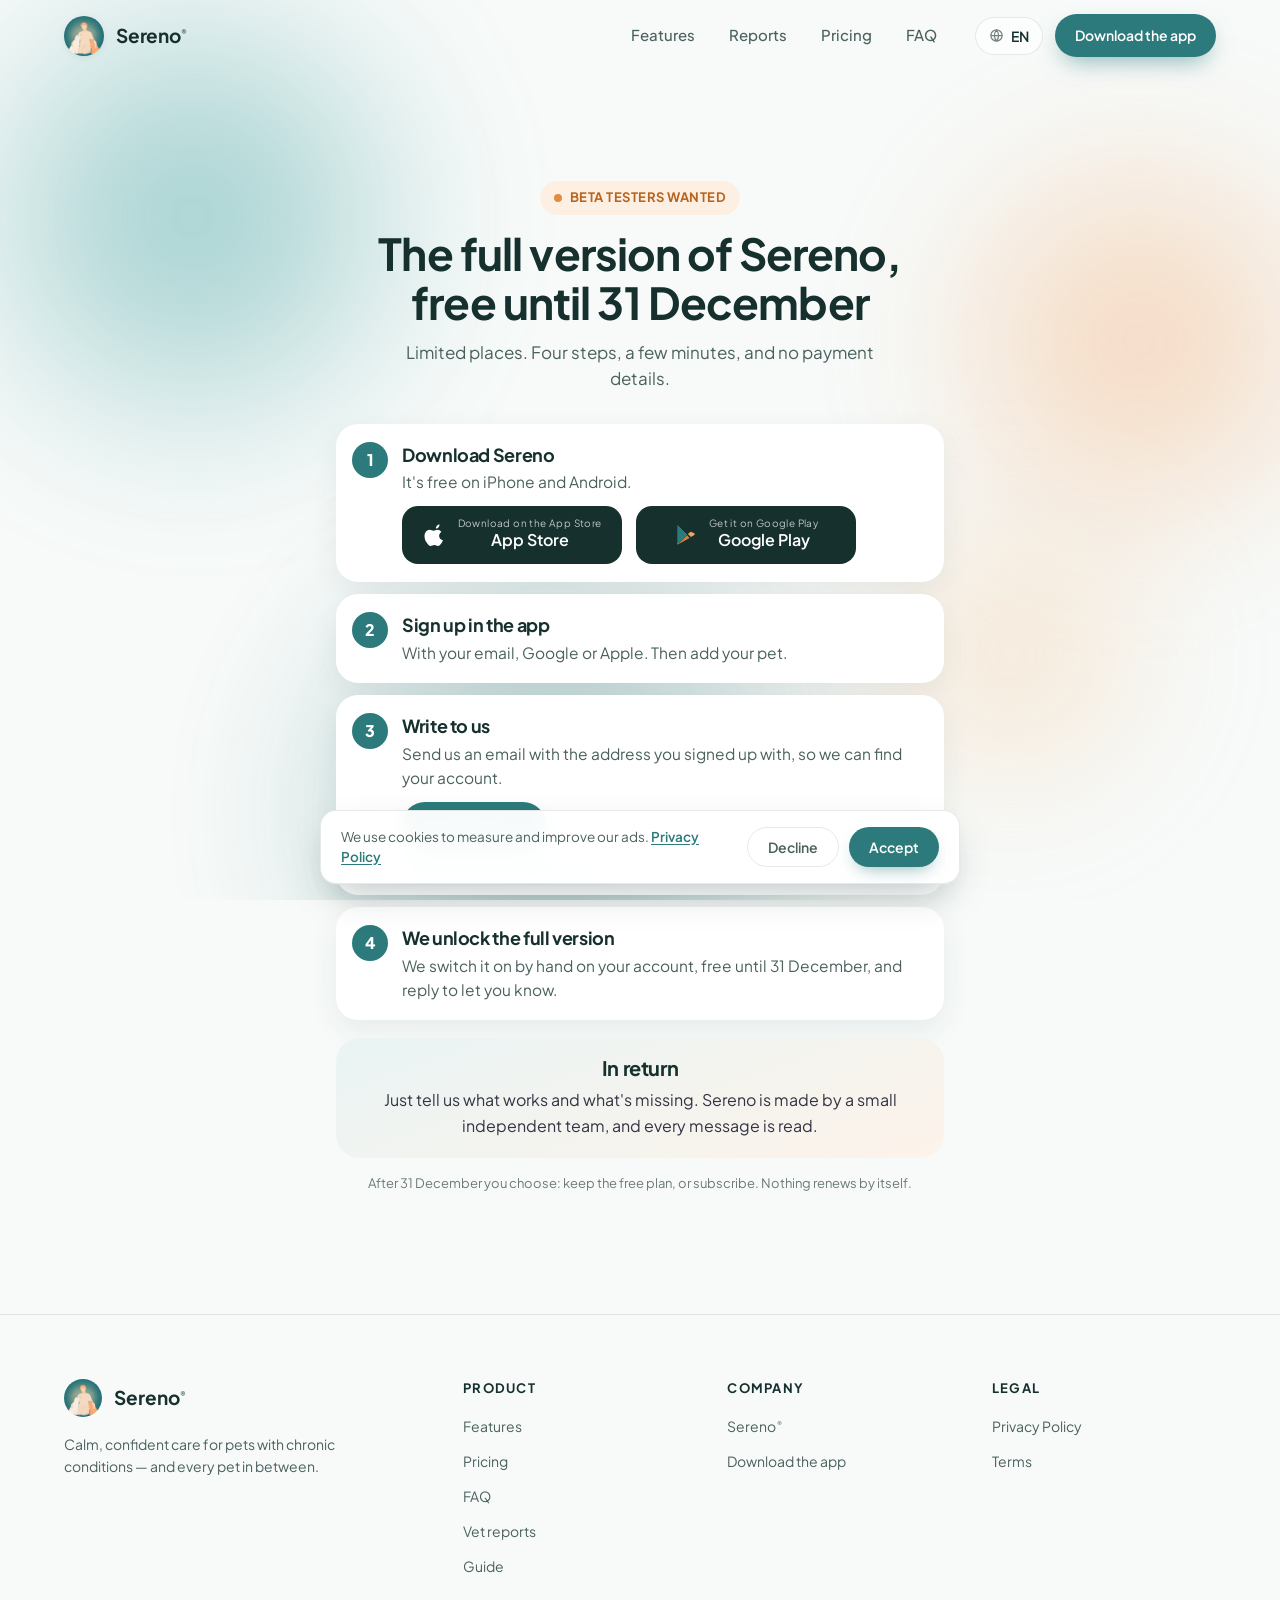
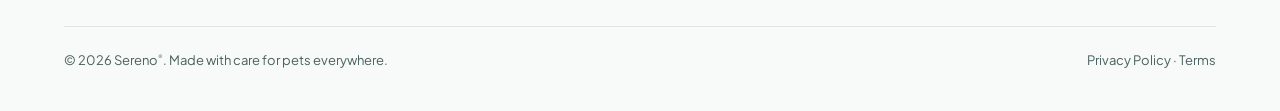
==== beta.html @ 6cd5dd28 "Add a beta tester page and point the tester box to it The page explains how to get the full version " ====
<!DOCTYPE html>
<html lang="en">
<head>
<meta charset="UTF-8">
<meta name="viewport" content="width=device-width, initial-scale=1">
<title>Become a beta tester: the full version free until 31 December — Sereno</title>
<meta name="description" content="Limited places. Sign up in the Sereno app, write to us, and we'll unlock the full version free until 31 December.">
<meta property="og:title" content="Sereno beta testers wanted: the full version free until 31 December">
<meta property="og:description" content="Limited places. Sign up in the app, write to us, and we'll unlock the full version free until 31 December.">
<meta property="og:url" content="https://www.serenopet.com/beta">
<meta property="og:type" content="website">
<link rel="preconnect" href="https://fonts.googleapis.com">
<link rel="preconnect" href="https://fonts.gstatic.com" crossorigin>
<link href="https://fonts.googleapis.com/css2?family=Plus+Jakarta+Sans:ital,wght@0,300;0,400;0,500;0,600;0,700;0,800;1,500;1,600;1,700&display=swap" rel="stylesheet">
<link rel="stylesheet" href="css/styles.css?v=74">
<style>
  /* Pagina dei beta tester: stili solo di questa pagina */
  .bt-wrap{max-width:640px;margin:0 auto;padding:0 16px}
  .bt-hero{padding:110px 0 6px;text-align:center}
  .bt-badge{display:inline-flex;align-items:center;gap:8px;background:#fdf0e3;color:#b8641f;font-weight:700;font-size:13px;letter-spacing:.04em;text-transform:uppercase;border-radius:999px;padding:7px 14px}
  .bt-badge i{width:8px;height:8px;border-radius:50%;background:#e08c43;display:inline-block}
  .bt-hero h1{font-size:clamp(28px,6.4vw,44px);line-height:1.12;margin:14px 0 12px}
  .bt-hero p{color:#4a615e;font-size:17px;line-height:1.55;margin:0 auto;max-width:520px}
  .bt-steps{list-style:none;padding:0;margin:26px 0 18px;counter-reset:s}
  .bt-steps li{display:flex;gap:14px;align-items:flex-start;background:#fff;border-radius:22px;padding:18px 16px;margin:0 0 12px;box-shadow:0 10px 30px rgba(20,60,60,.07)}
  .bt-n{flex:0 0 36px;height:36px;border-radius:50%;background:#2c7a7b;color:#fff;font-weight:800;display:flex;align-items:center;justify-content:center;font-size:16px}
  .bt-steps h3{font-size:18px;margin:4px 0 6px}
  .bt-steps p{margin:0;color:#4a615e;line-height:1.55;font-size:15.5px}
  .bt-steps .stores{margin-top:12px;justify-content:flex-start}
  .bt-mail{display:inline-flex;align-items:center;gap:8px;margin-top:12px;background:#2c7a7b;color:#fff;text-decoration:none;font-weight:700;font-size:15px;border-radius:999px;padding:12px 20px;box-shadow:0 10px 22px -10px rgba(44,122,123,.7)}
  .bt-mail svg{width:18px;height:18px}
  .bt-addr{display:block;margin-top:8px;font-size:14px;color:#2c7a7b;font-weight:600;word-break:break-all}
  .bt-return{background:linear-gradient(160deg,#e9f4f4,#fdf3ea);border-radius:24px;padding:20px 18px;text-align:center;margin:6px 0 16px}
  .bt-return h2{font-size:20px;margin:0 0 8px}
  .bt-return p{margin:0;color:#334;line-height:1.6}
  .bt-note{font-size:13px;color:#6b7a7a;text-align:center;line-height:1.5;margin:4px 0 40px}
</style>
</head>
<body>

<div class="bg" aria-hidden="true">
  <div class="blob blob--1"></div>
  <div class="blob blob--2"></div>
  <div class="blob blob--3"></div>
  <div class="blob blob--4"></div>
</div>
<div class="grain" aria-hidden="true"></div>

<header class="nav">
  <div class="nav-inner">
    <a class="brand" href="/">
      <img src="assets/logo-192.png" alt="Sereno">
      <span>Sereno<sup class="tm">®</sup></span>
    </a>
    <nav class="nav-links">
      <a href="/#features" data-i18n="nav.features">Features</a>
      <a href="/referti" data-i18n="nav.reports">Reports</a>
      <a href="/#pricing" data-i18n="nav.pricing">Pricing</a>
      <a href="/#faq" data-i18n="nav.faq">FAQ</a>
    </nav>
    <div class="nav-right">
      <div class="lang">
        <button class="lang-btn" aria-label="Language">
          <svg viewBox="0 0 24 24" fill="none" stroke="currentColor" stroke-width="2"><circle cx="12" cy="12" r="9"/><path d="M3 12h18M12 3a14 14 0 0 1 0 18M12 3a14 14 0 0 0 0 18"/></svg>
          <span id="langCurrent">EN</span>
        </button>
        <div class="lang-menu">
          <button data-lang="en"><span class="flag">🇬🇧</span> English</button>
          <button data-lang="it"><span class="flag">🇮🇹</span> Italiano</button>
          <button data-lang="es"><span class="flag">🇪🇸</span> Español</button>
        </div>
      </div>
      <a class="btn btn-primary nav-cta" href="/#get-app" data-i18n="nav.download">Download the app</a>
      <button class="nav-burger" id="navBurger" aria-label="Menu"><span></span><span></span><span></span></button>
    </div>
  </div>
  <div class="nav-mobile" id="navMobile">
    <a href="/#features" data-i18n="nav.features">Features</a>
    <a href="/referti" data-i18n="nav.reports">Reports</a>
    <a href="/#pricing" data-i18n="nav.pricing">Pricing</a>
    <a href="/#faq" data-i18n="nav.faq">FAQ</a>
    <div class="nav-mobile-langs">
      <button data-lang="en"><span class="flag">🇬🇧</span> English</button>
      <button data-lang="it"><span class="flag">🇮🇹</span> Italiano</button>
      <button data-lang="es"><span class="flag">🇪🇸</span> Español</button>
    </div>
  </div>
</header>

<main id="top">
<div class="bt-wrap">

  <section class="bt-hero">
    <span class="bt-badge"><i></i><span data-i18n="tester.badge">Beta testers wanted</span></span>
    <h1 data-i18n="bt.title">The full version of Sereno, free until 31 December</h1>
    <p data-i18n="bt.sub">Limited places. Four steps, a few minutes, and no payment details.</p>
  </section>

  <ol class="bt-steps">
    <li>
      <span class="bt-n">1</span>
      <div>
        <h3 data-i18n="bt.s1t">Download Sereno</h3>
        <p data-i18n="bt.s1d">It's free on iPhone and Android.</p>
        <div class="stores">
          <a class="store" href="https://apps.apple.com/app/sereno-pet-health-tracker/id6776119195" target="_blank" rel="noopener">
            <svg viewBox="0 0 24 24" fill="currentColor"><path d="M16.5 1.6c.1 1-.3 2-.9 2.7-.7.8-1.7 1.4-2.7 1.3-.1-1 .3-2 1-2.8.6-.7 1.7-1.2 2.6-1.2zM20 17.2c-.5 1.2-.8 1.7-1.4 2.7-.9 1.4-2.2 3.1-3.7 3.1-1.4 0-1.7-.9-3.6-.9s-2.3.9-3.6.9c-1.6 0-2.8-1.5-3.7-2.9C1.4 16.6.8 11.9 2.4 9.4c1-1.6 2.7-2.6 4.3-2.6 1.6 0 2.6 1 3.9 1 1.3 0 2-1 3.9-1 1.4 0 2.9.8 3.9 2.1-3.4 1.9-2.9 6.8 1.2 8.3z"/></svg>
            <span><small data-i18n="hero.app">Download on the</small><b>App Store</b></span>
          </a>
          <a class="store" href="https://play.google.com/store/apps/details?id=com.ivansalgarello.sereno" target="_blank" rel="noopener">
            <svg viewBox="0 0 24 24"><path fill="#4ca5a6" d="M3.6 2.3 13 11.7l-2.6 2.6z"/><path fill="#f4a261" d="M16.5 8.8 13.9 11l3 3 3.1-1.8c.9-.5.9-1.8 0-2.3z"/><path fill="#2c7a7b" d="M3.6 2.3c-.2.2-.3.5-.3.9v17.6c0 .4.1.7.3.9L13 11.7z"/><path fill="#e08c43" d="m3.6 21.7 9.4-9.4 2.6 2.6-9.4 5.4c-.9.5-1.9.2-2.6-.6z" opacity=".9"/></svg>
            <span><small data-i18n="hero.play">Get it on</small><b>Google Play</b></span>
          </a>
        </div>
      </div>
    </li>
    <li>
      <span class="bt-n">2</span>
      <div>
        <h3 data-i18n="bt.s2t">Sign up in the app</h3>
        <p data-i18n="bt.s2d">With your email, Google or Apple. Then add your pet.</p>
      </div>
    </li>
    <li>
      <span class="bt-n">3</span>
      <div>
        <h3 data-i18n="bt.s3t">Write to us</h3>
        <p data-i18n="bt.s3d">Send us an email with the address you signed up with, so we can find your account.</p>
        <a class="bt-mail" id="btMail" href="mailto:supportserenopet@gmail.com?subject=Beta%20tester">
          <svg viewBox="0 0 24 24" fill="none" stroke="currentColor" stroke-width="2.2"><rect x="3" y="5" width="18" height="14" rx="2"/><path d="m3 7 9 6 9-6"/></svg>
          <span data-i18n="bt.mailBtn">Write to us</span>
        </a>
        <span class="bt-addr">supportserenopet@gmail.com</span>
      </div>
    </li>
    <li>
      <span class="bt-n">4</span>
      <div>
        <h3 data-i18n="bt.s4t">We unlock the full version</h3>
        <p data-i18n="bt.s4d">We switch it on by hand on your account, free until 31 December, and reply to let you know.</p>
      </div>
    </li>
  </ol>

  <section class="bt-return">
    <h2 data-i18n="bt.retT">In return</h2>
    <p data-i18n="bt.retD">Just tell us what works and what's missing. Sereno is made by a small independent team, and every message is read.</p>
  </section>

  <p class="bt-note" data-i18n="bt.note">After 31 December you choose: keep the free plan, or subscribe. Nothing renews by itself.</p>

</div>

<footer>
  <div class="foot-grid">
    <div class="foot-col">
      <div class="foot-brand"><img src="assets/logo-192.png" alt="Sereno"><span>Sereno<sup class="tm">®</sup></span></div>
      <p data-i18n="footer.tagline"></p>
    </div>
    <div class="foot-col">
      <h4 data-i18n="footer.product">Product</h4>
      <ul>
        <li><a href="/#features" data-i18n="nav.features">Features</a></li>
        <li><a href="/#pricing" data-i18n="nav.pricing">Pricing</a></li>
        <li><a href="/#faq" data-i18n="nav.faq">FAQ</a></li>
        <li><a href="/referti" data-i18n="footer.reports">Vet reports</a></li>
        <li><a data-guide-link href="/guida/sereno-guide" target="_blank" rel="noopener" data-i18n="footer.guide">Guide</a></li>
      </ul>
    </div>
    <div class="foot-col">
      <h4 data-i18n="footer.company">Company</h4>
      <ul>
        <li><a href="/">Sereno<sup class="tm">®</sup></a></li>
        <li><a href="/#get-app" data-i18n="nav.download">Download</a></li>
      </ul>
    </div>
    <div class="foot-col">
      <h4 data-i18n="footer.legal">Legal</h4>
      <ul>
        <li><a href="/privacy" data-i18n="footer.privacy">Privacy Policy</a></li>
        <li><a href="/terms" data-i18n="footer.terms">Terms</a></li>
      </ul>
    </div>
  </div>
  <div class="foot-bottom">
    <span data-i18n="footer.rights"></span>
    <span class="foot-legal-links"><a href="/privacy" data-i18n="footer.privacy">Privacy Policy</a> · <a href="/terms" data-i18n="footer.terms">Terms</a></span>
  </div>
</footer>

</main>

<script src="js/i18n.js?v=29"></script>
<script>
/* Testi di questa pagina, aggiunti al dizionario condiviso prima di main.js:
   cosi' il cambio lingua del sito li traduce come tutti gli altri. */
(function(){
  var I = window.SERENO_I18N = window.SERENO_I18N || {};
  var T = {
    en: {
      "bt.pageTitle": "Become a beta tester: the full version free until 31 December — Sereno",
      "bt.pageDesc": "Limited places. Sign up in the Sereno app, write to us, and we'll unlock the full version free until 31 December.",
      "bt.title": "The full version of Sereno, free until 31 December",
      "bt.sub": "Limited places. Four steps, a few minutes, and no payment details.",
      "bt.s1t": "Download Sereno",
      "bt.s1d": "It's free on iPhone and Android.",
      "bt.s2t": "Sign up in the app",
      "bt.s2d": "With your email, Google or Apple. Then add your pet.",
      "bt.s3t": "Write to us",
      "bt.s3d": "Send us an email with the address you signed up with, so we can find your account.",
      "bt.mailBtn": "Write to us",
      "bt.mailSubject": "Beta tester",
      "bt.mailBody": "Hi Sereno team,\n\nI'd like to be a beta tester. The email I signed up with is: \n\nThank you!",
      "bt.s4t": "We unlock the full version",
      "bt.s4d": "We switch it on by hand on your account, free until 31 December, and reply to let you know.",
      "bt.retT": "In return",
      "bt.retD": "Just tell us what works and what's missing. Sereno is made by a small independent team, and every message is read.",
      "bt.note": "After 31 December you choose: keep the free plan, or subscribe. Nothing renews by itself."
    },
    it: {
      "bt.pageTitle": "Diventa beta tester: la versione completa gratis fino al 31 dicembre — Sereno",
      "bt.pageDesc": "Posti limitati. Registrati nell'app Sereno, scrivici e sblocchiamo la versione completa gratis fino al 31 dicembre.",
      "bt.title": "La versione completa di Sereno, gratis fino al 31 dicembre",
      "bt.sub": "Posti limitati. Quattro passaggi, pochi minuti, nessun dato di pagamento.",
      "bt.s1t": "Scarica Sereno",
      "bt.s1d": "È gratis su iPhone e Android.",
      "bt.s2t": "Registrati nell'app",
      "bt.s2d": "Con la tua email, Google o Apple. Poi aggiungi il tuo animale.",
      "bt.s3t": "Scrivici",
      "bt.s3d": "Mandaci un'email con l'indirizzo con cui ti sei registrato, così troviamo il tuo account.",
      "bt.mailBtn": "Scrivici",
      "bt.mailSubject": "Beta tester",
      "bt.mailBody": "Ciao team di Sereno,\n\nvorrei fare il beta tester. L'email con cui mi sono registrato è: \n\nGrazie!",
      "bt.s4t": "Sblocchiamo la versione completa",
      "bt.s4d": "La attiviamo a mano sul tuo account, gratis fino al 31 dicembre, e ti rispondiamo per dirtelo.",
      "bt.retT": "In cambio",
      "bt.retD": "Dicci solo cosa funziona e cosa manca. Sereno è fatta da un piccolo team indipendente, e ogni messaggio viene letto.",
      "bt.note": "Dopo il 31 dicembre scegli tu: resti col piano gratuito oppure ti abboni. Non si rinnova niente da solo."
    },
    es: {
      "bt.pageTitle": "Hazte beta tester: la versión completa gratis hasta el 31 de diciembre — Sereno",
      "bt.pageDesc": "Plazas limitadas. Regístrate en la app Sereno, escríbenos y desbloqueamos la versión completa gratis hasta el 31 de diciembre.",
      "bt.title": "La versión completa de Sereno, gratis hasta el 31 de diciembre",
      "bt.sub": "Plazas limitadas. Cuatro pasos, unos minutos y ningún dato de pago.",
      "bt.s1t": "Descarga Sereno",
      "bt.s1d": "Es gratis en iPhone y Android.",
      "bt.s2t": "Regístrate en la app",
      "bt.s2d": "Con tu email, Google o Apple. Luego añade a tu animal.",
      "bt.s3t": "Escríbenos",
      "bt.s3d": "Envíanos un email con la dirección con la que te registraste, para que encontremos tu cuenta.",
      "bt.mailBtn": "Escríbenos",
      "bt.mailSubject": "Beta tester",
      "bt.mailBody": "Hola, equipo de Sereno:\n\nme gustaría ser beta tester. El email con el que me registré es: \n\n¡Gracias!",
      "bt.s4t": "Desbloqueamos la versión completa",
      "bt.s4d": "La activamos a mano en tu cuenta, gratis hasta el 31 de diciembre, y te respondemos para avisarte.",
      "bt.retT": "A cambio",
      "bt.retD": "Solo dinos qué funciona y qué falta. Sereno lo hace un pequeño equipo independiente, y se lee cada mensaje.",
      "bt.note": "Después del 31 de diciembre eliges tú: sigues con el plan gratuito o te suscribes. Nada se renueva solo."
    }
  };
  ['en','it','es'].forEach(function(l){ I[l] = I[l] || {}; for (var k in T[l]) I[l][k] = T[l][k]; });
})();
</script>
<script src="js/main.js?v=21"></script>

<script>
/* Titolo, descrizione e link email seguono la lingua del sito */
(function(){
  function d(k){
    var l = (document.documentElement.lang || 'en').slice(0,2);
    var I = window.SERENO_I18N || {};
    return (I[l] && I[l][k]) || (I.en && I.en[k]) || '';
  }
  function refresh(){
    if (d('bt.pageTitle')) document.title = d('bt.pageTitle');
    var m = document.querySelector('meta[name="description"]');
    if (m && d('bt.pageDesc')) m.setAttribute('content', d('bt.pageDesc'));
    var a = document.getElementById('btMail');
    if (a) a.href = 'mailto:supportserenopet@gmail.com?subject=' + encodeURIComponent(d('bt.mailSubject')) + '&body=' + encodeURIComponent(d('bt.mailBody'));
  }
  new MutationObserver(refresh).observe(document.documentElement, { attributes:true, attributeFilter:['lang'] });
  refresh();
})();
</script>

<!-- ============ Cookie consent + Meta Pixel (come nella home) ============ -->
<style>
  #cookie-banner{
    position:fixed;left:16px;right:16px;bottom:16px;z-index:9999;
    max-width:640px;margin:0 auto;
    display:flex;align-items:center;gap:18px;flex-wrap:wrap;
    padding:16px 20px;
    background:rgba(255,255,255,.96);backdrop-filter:blur(10px);
    border:1px solid var(--line,rgba(22,48,46,.10));
    border-radius:16px;
    box-shadow:0 16px 40px -14px rgba(22,48,46,.35);
    font-family:'Plus Jakarta Sans',system-ui,sans-serif;
    transform:translateY(140%);transition:transform .5s cubic-bezier(.22,1,.36,1);
  }
  #cookie-banner.show{transform:translateY(0)}
  #cookie-banner .cc-text{
    flex:1 1 280px;min-width:240px;
    font-size:13.5px;line-height:1.5;color:var(--ink-soft,#4a615e)
  }
  #cookie-banner .cc-text a{color:var(--teal,#2c7a7b);font-weight:600;text-decoration:underline;text-underline-offset:2px}
  #cookie-banner .cc-actions{display:flex;gap:10px;flex:0 0 auto}
  #cookie-banner button{
    font-family:inherit;cursor:pointer;border:none;
    padding:10px 20px;border-radius:100px;font-weight:600;font-size:14px;
    transition:transform .3s,box-shadow .3s,background .25s
  }
  #cookie-banner .cc-accept{background:var(--teal,#2c7a7b);color:#fff;box-shadow:0 8px 18px -8px rgba(44,122,123,.6)}
  #cookie-banner .cc-decline{background:transparent;color:var(--ink-soft,#4a615e);border:1px solid var(--line,rgba(22,48,46,.10))}
  @media (max-width:520px){
    #cookie-banner{flex-direction:column;align-items:stretch;text-align:left;gap:14px}
    #cookie-banner .cc-text{flex:0 0 auto;min-width:0}
    #cookie-banner .cc-actions{justify-content:flex-end}
    #cookie-banner .cc-actions button{flex:1}
  }
</style>

<div id="cookie-banner" role="dialog" aria-live="polite" aria-label="Cookie consent">
  <p class="cc-text"><span id="cc-msg">We use cookies to measure and improve our ads.</span> <a href="/privacy" id="cc-privacy">Privacy Policy</a></p>
  <div class="cc-actions">
    <button type="button" class="cc-decline" id="cc-decline">Decline</button>
    <button type="button" class="cc-accept" id="cc-accept">Accept</button>
  </div>
</div>

<script>
/* Stesso pixel e stesso consenso della home. In piu', su questa pagina:
   - ViewContent all'arrivo (dopo il consenso)
   - Lead quando si tocca "Scrivici"
   - DownloadClick (come nella home) sui pulsanti degli store, con page: 'beta' */
(function(){
  var PIXEL_ID = '27504330972512838';
  var STORE_KEY = 'sereno_cookie_consent';
  var PAGE = { content_name: 'beta_free_until_dec31' };

  var CC_TEXT = {
    en: { msg:'We use cookies to measure and improve our ads.', privacy:'Privacy Policy', decline:'Decline', accept:'Accept' },
    it: { msg:'Usiamo i cookie per misurare e migliorare le nostre inserzioni.', privacy:'Informativa privacy', decline:'Rifiuta', accept:'Accetta' },
    es: { msg:'Usamos cookies para medir y mejorar nuestros anuncios.', privacy:'Política de privacidad', decline:'Rechazar', accept:'Aceptar' }
  };
  function localizeBanner(){
    var l = (document.documentElement.lang || 'en').slice(0,2);
    var t = CC_TEXT[l] || CC_TEXT.en;
    var m = document.getElementById('cc-msg'), p = document.getElementById('cc-privacy'),
        d = document.getElementById('cc-decline'), a = document.getElementById('cc-accept');
    if(m) m.textContent = t.msg;
    if(p) p.textContent = t.privacy;
    if(d) d.textContent = t.decline;
    if(a) a.textContent = t.accept;
  }

  function loadPixel(){
    if(window.fbq) return;
    !function(f,b,e,v,n,t,s){if(f.fbq)return;n=f.fbq=function(){n.callMethod?
    n.callMethod.apply(n,arguments):n.queue.push(arguments)};if(!f._fbq)f._fbq=n;
    n.push=n;n.loaded=!0;n.version='2.0';n.queue=[];t=b.createElement(e);t.async=!0;
    t.src=v;s=b.getElementsByTagName(e)[0];s.parentNode.insertBefore(t,s)}(window,
    document,'script','https://connect.facebook.net/en_US/fbevents.js');
    window.fbq('init', PIXEL_ID);
    window.fbq('track', 'PageView');
    window.fbq('track', 'ViewContent', PAGE);
  }

  function loadOaiPixel(){
    if(window.oaiq) return;
    !function(w,d,s,u){if(w.oaiq)return;var q=function(){q.q.push(arguments)};q.q=[];w.oaiq=q;var j=d.createElement(s);j.async=1;j.src=u;var f=d.getElementsByTagName(s)[0];f.parentNode.insertBefore(j,f)}(window,document,"script","https://bzrcdn.openai.com/sdk/oaiq.min.js");oaiq("init",{pixelId:"TvVTsetWKiMSQ3aZ9amM6r",debug:false});
  }

  function activate(){ loadPixel(); loadOaiPixel(); }

  /* un solo ascoltatore: se il pixel c'e' (consenso dato) manda l'evento,
     e non blocca mai la navigazione */
  document.addEventListener('click', function(e){
    if(!e.target.closest) return;
    var store = e.target.closest('a.store');
    if(store){
      if(window.fbq) window.fbq('trackCustom', 'DownloadClick', {
        platform: store.href.indexOf('play.google.com') > -1 ? 'android' : 'ios',
        page: 'beta'
      });
      if(typeof window.oaiq === 'function') oaiq('measure', 'lead_created', { type: 'customer_action' });
      return;
    }
    if(e.target.closest('#btMail')){
      if(window.fbq) window.fbq('track', 'Lead', PAGE);
    }
  });

  function hideBanner(){
    var b = document.getElementById('cookie-banner');
    if(b) b.classList.remove('show');
  }

  var choice = null;
  try{ choice = localStorage.getItem(STORE_KEY); }catch(e){}

  localizeBanner();
  new MutationObserver(localizeBanner).observe(document.documentElement, { attributes:true, attributeFilter:['lang'] });

  if(choice === 'accepted'){
    activate();
  } else if(choice === 'declined'){
    /* niente pixel */
  } else {
    var banner = document.getElementById('cookie-banner');
    requestAnimationFrame(function(){ requestAnimationFrame(function(){ banner.classList.add('show'); }); });
    document.getElementById('cc-accept').addEventListener('click', function(){
      try{ localStorage.setItem(STORE_KEY, 'accepted'); }catch(e){}
      hideBanner();
      activate();
    });
    document.getElementById('cc-decline').addEventListener('click', function(){
      try{ localStorage.setItem(STORE_KEY, 'declined'); }catch(e){}
      hideBanner();
    });
  }
})();
</script>

</body>
</html>
---- css/styles.css ----
/* ============================================================
   SERENO — core styles
   Font: Plus Jakarta Sans · Palette: teal / soft-teal / peach
   Performance: animate transform + opacity only.
   ============================================================ */

:root{
  --teal:#2c7a7b;
  --teal-soft:#4ca5a6;
  --peach:#f4a261;
  --peach-soft:#f7bd84;
  --base:#f7faf9;
  --ink:#16302e;
  --ink-soft:#4a615e;
  --line:rgba(22,48,46,.10);
  --card:#ffffff;
  --card-warm:#fffdfa;
  --radius:22px;
  --radius-lg:32px;
  --shadow-sm:0 2px 8px rgba(22,48,46,.05), 0 1px 2px rgba(22,48,46,.04);
  --shadow:0 18px 50px -20px rgba(22,48,46,.18), 0 6px 18px -8px rgba(22,48,46,.10);
  --shadow-lg:0 40px 90px -30px rgba(22,48,46,.28), 0 12px 30px -12px rgba(22,48,46,.14);
  --ease:cubic-bezier(.16,1,.3,1);
  --maxw:1200px;
  --pad:clamp(20px,5vw,64px);
}

*{box-sizing:border-box;margin:0;padding:0}
html{scroll-behavior:smooth;-webkit-text-size-adjust:100%;scroll-padding-top:16px;overflow-x:clip}
body{
  font-family:'Plus Jakarta Sans',system-ui,sans-serif;
  background:var(--base);
  color:var(--ink);
  line-height:1.5;
  -webkit-font-smoothing:antialiased;
  overflow-x:clip;
}
img{display:block;max-width:100%}
a{color:inherit;text-decoration:none}
button{font-family:inherit;cursor:pointer;border:none;background:none}
::selection{background:var(--peach);color:#3a2410}

/* ---------- Living animated background ---------- */
.bg{position:fixed;inset:0;z-index:-2;background:var(--base);overflow:hidden;pointer-events:none}
.blob{
  position:absolute;border-radius:50%;
  filter:blur(60px);
  opacity:.55;
  will-change:transform;
  transform:translateZ(0);
}
.blob--1{width:46vw;height:46vw;left:-8vw;top:-6vw;
  background:radial-gradient(circle at 50% 50%, var(--teal-soft), transparent 68%);
  animation:drift1 32s ease-in-out infinite;}
.blob--2{width:42vw;height:42vw;right:-10vw;top:8vh;
  background:radial-gradient(circle at 50% 50%, var(--peach), transparent 66%);
  opacity:.42;animation:drift2 38s ease-in-out infinite;}
.blob--3{width:50vw;height:50vw;left:18vw;bottom:-18vw;
  background:radial-gradient(circle at 50% 50%, var(--teal), transparent 70%);
  opacity:.4;animation:drift3 30s ease-in-out infinite;}
.blob--4{width:30vw;height:30vw;right:6vw;bottom:6vh;
  background:radial-gradient(circle at 50% 50%, var(--peach-soft), transparent 68%);
  opacity:.35;animation:drift1 36s ease-in-out infinite reverse;}

@keyframes drift1{0%,100%{transform:translate3d(0,0,0) scale(1)}50%{transform:translate3d(6vw,4vh,0) scale(1.12)}}
@keyframes drift2{0%,100%{transform:translate3d(0,0,0) scale(1.05)}50%{transform:translate3d(-5vw,5vh,0) scale(.92)}}
@keyframes drift3{0%,100%{transform:translate3d(0,0,0) scale(1)}50%{transform:translate3d(4vw,-4vh,0) scale(1.1)}}

/* static film grain on top */
.grain{position:fixed;inset:0;z-index:-1;pointer-events:none;opacity:.32;
  background-image:url("assets/grain.svg");background-size:180px 180px}

/* ---------- Layout ---------- */
.wrap{max-width:var(--maxw);margin:0 auto;padding-left:var(--pad);padding-right:var(--pad)}
section{position:relative;z-index:1}
.section-pad{padding-block:clamp(72px,11vw,150px)}

.eyebrow{
  display:inline-flex;align-items:center;gap:8px;
  font-size:13px;font-weight:600;letter-spacing:.14em;text-transform:uppercase;
  color:var(--teal);margin-bottom:18px;
}
.eyebrow::before{content:"";width:22px;height:1.5px;background:var(--peach);display:inline-block}
.eyebrow.center{justify-content:center}

h1,h2,h3{line-height:1.04;letter-spacing:-.02em;font-weight:700;text-wrap:balance}
.tm{font-size:.55em;font-weight:600;vertical-align:super;line-height:0;margin-left:.05em;opacity:.68}
h1 .tm,.section-title .tm{font-size:.3em;margin-left:.06em}
.brand .tm,.foot-brand .tm{font-size:.46em}
.section-title{font-size:clamp(30px,4.6vw,58px);font-weight:700;max-width:16ch}
.section-title.center{margin-inline:auto;text-align:center}
.lede{font-size:clamp(16px,1.5vw,20px);color:var(--ink-soft);max-width:52ch;line-height:1.6;text-wrap:pretty}

/* photos fade in once loaded; shimmer placeholder while pending */
img.photo{opacity:0;transition:opacity .55s ease}
.is-loaded img.photo{opacity:1}
.joy-card,.tcard-img,.scrap-photo{position:relative;overflow:hidden}
.joy-card::before,.tcard-img::before,.scrap-photo::before{
  content:"";position:absolute;inset:0;z-index:1;pointer-events:none;
  background:linear-gradient(110deg,#dde9e5,#eef5f2 50%,#dde9e5);
  animation:shimmerPulse 1.5s ease-in-out infinite;transition:opacity .5s ease}
.is-loaded::before{opacity:0;animation:none}
@keyframes shimmerPulse{0%,100%{opacity:.65}50%{opacity:1}}
@media (prefers-reduced-motion:reduce){.joy-card::before,.tcard-img::before,.scrap-photo::before{animation:none}}

/* graceful image fallback (branded placeholder if a photo fails to load) */
.img-fail{position:relative;background:linear-gradient(135deg,#d7e9e4,#e9ddcf)!important}
.img-fail::after{content:attr(data-label);position:absolute;inset:0;display:grid;place-items:center;
  font-family:ui-monospace,SFMono-Regular,Menlo,monospace;font-size:12px;letter-spacing:.04em;
  color:#6a857f;text-align:center;padding:14px}

/* ---------- Buttons ---------- */
.btn{display:inline-flex;align-items:center;justify-content:center;gap:10px;
  padding:15px 26px;border-radius:100px;font-weight:600;font-size:15px;
  transition:transform .4s var(--ease), box-shadow .4s var(--ease), background .3s}
.btn-primary{background:var(--teal);color:#fff;box-shadow:0 10px 24px -8px rgba(44,122,123,.6)}
.btn-primary:hover{transform:translateY(-3px);box-shadow:0 18px 36px -10px rgba(44,122,123,.7)}
.btn-ghost{background:rgba(255,255,255,.86);color:var(--ink);border:1px solid var(--line)}
.btn-ghost:hover{transform:translateY(-3px);background:#fff;box-shadow:var(--shadow-sm)}

/* store buttons */
.dl-hero{cursor:pointer;user-select:none}
#download{scroll-margin-top:130px}
.stores{display:flex;flex-wrap:wrap;gap:14px}
.store{display:inline-flex;align-items:center;justify-content:center;gap:11px;width:220px;padding:12px 20px;border-radius:16px;
  background:var(--ink);color:#fff;transition:transform .4s var(--ease),box-shadow .4s var(--ease)}
.store:hover{transform:translateY(-3px);box-shadow:0 16px 30px -12px rgba(22,48,46,.5)}
.store svg{width:24px;height:24px;flex:none}
.store span{text-align:center}
.store small{display:block;font-size:10px;opacity:.72;letter-spacing:.04em;line-height:1}
.store b{font-size:16px;font-weight:600;line-height:1.2}

/* ---------- Reveal primitives (IntersectionObserver) ---------- */
.reveal{opacity:0;transform:translate3d(0,28px,0) scale(.985);
  transition:opacity .8s var(--ease), transform .8s var(--ease)}
.reveal.in{opacity:1;transform:translate3d(0,0,0) scale(1)}
.reveal[data-delay]{transition-delay:var(--d,0ms)}

.mask-reveal{clip-path:inset(0 0 100% 0);transition:clip-path 1s var(--ease)}
.mask-reveal.in{clip-path:inset(0 0 0 0)}

@media (prefers-reduced-motion:reduce){
  *{animation:none!important;scroll-behavior:auto!important}
  .reveal{opacity:1!important;transform:none!important}
  .mask-reveal{clip-path:none!important}
  .blob{animation:none!important}
}

/* ============================================================
   NAVBAR
   ============================================================ */
.nav{position:relative;z-index:1000;transition:background .4s,box-shadow .4s}
.nav-inner{max-width:1280px;margin:0 auto;padding:14px var(--pad);display:flex;align-items:center;gap:24px}
.nav.scrolled{background:rgba(247,250,249,.78);backdrop-filter:blur(16px) saturate(1.2);box-shadow:0 1px 0 var(--line)}
.brand{display:flex;align-items:center;gap:12px;font-weight:700;font-size:19px;letter-spacing:-.01em}
.brand img{width:40px;height:40px;border-radius:50%;object-fit:cover;box-shadow:var(--shadow-sm)}
.nav-links{display:flex;gap:6px;margin-left:auto}
.nav-links a{padding:9px 14px;border-radius:100px;font-weight:500;font-size:15px;color:var(--ink-soft);transition:color .25s,background .25s}
.nav-links a:hover{color:var(--ink);background:rgba(22,48,46,.05)}
.nav-right{display:flex;align-items:center;gap:12px}

/* language switcher */
.lang{position:relative}
.lang-btn{display:flex;align-items:center;gap:7px;padding:9px 13px;border-radius:100px;
  border:1px solid var(--line);background:rgba(255,255,255,.6);font-weight:600;font-size:14px;color:var(--ink);transition:background .25s}
.lang-btn:hover{background:#fff}
.lang-btn svg{width:15px;height:15px;opacity:.6}
.lang-menu{position:absolute;top:calc(100% + 8px);right:0;z-index:50;background:#fff;border:1px solid var(--line);
  border-radius:16px;box-shadow:var(--shadow);padding:6px;min-width:140px;
  opacity:0;visibility:hidden;transform:translateY(-6px);transition:.25s var(--ease)}
.lang.open .lang-menu{opacity:1;visibility:visible;transform:translateY(0)}
.lang-menu button{display:flex;width:100%;align-items:center;gap:10px;padding:10px 12px;border-radius:10px;
  font-weight:500;font-size:14px;color:var(--ink);transition:background .2s}
.lang-menu button:hover{background:rgba(22,48,46,.05)}
.lang-menu button.active{color:var(--teal);font-weight:700}
.lang-menu .flag{font-size:16px}
.nav-cta{padding:11px 20px;font-size:14px}
.nav-burger{display:none;flex-direction:column;justify-content:center;gap:5px;width:42px;height:42px;border-radius:12px;border:1px solid var(--line);background:rgba(255,255,255,.6)}
.nav-burger span{display:block;width:18px;height:2px;margin:0 auto;background:var(--ink);border-radius:2px;transition:.3s var(--ease)}
.nav.menu-open .nav-burger span:nth-child(1){transform:translateY(7px) rotate(45deg)}
.nav.menu-open .nav-burger span:nth-child(2){opacity:0}
.nav.menu-open .nav-burger span:nth-child(3){transform:translateY(-7px) rotate(-45deg)}
.nav-mobile{display:none;flex-direction:column;gap:2px;padding:6px var(--pad) 18px}
.nav-mobile a:not(.btn){padding:14px 4px;font-weight:600;font-size:16px;color:var(--ink);border-bottom:1px solid var(--line)}
.nav-mobile-langs{display:flex;gap:8px;padding:14px 0 6px}
.nav-mobile-langs button{flex:1;padding:11px;border-radius:12px;border:1px solid var(--line);background:#fff;font-weight:600;font-size:13px;color:var(--ink)}
.nav-mobile-langs button.active{background:var(--teal);color:#fff;border-color:var(--teal)}
.nav-mobile .btn{margin-top:10px;width:100%}

/* ============================================================
   HERO
   ============================================================ */
.hero{padding-top:clamp(28px,6vh,72px);padding-bottom:clamp(40px,7vw,90px);overflow:hidden}
.hero-grid{display:grid;grid-template-columns:1.08fr .92fr;gap:clamp(30px,5vw,70px);align-items:center}
.hero h1{font-size:clamp(40px,7.2vw,86px);font-weight:800;letter-spacing:-.035em;line-height:1.06}
.hero h1 .word{display:inline-block;overflow:hidden;vertical-align:top;padding-bottom:.2em;margin-bottom:-.2em}
.hero h1 .word > span{display:inline-block;transform:translateY(105%);transition:transform .9s var(--ease)}
.hero.lit h1 .word > span{transform:translateY(0)}
.hero h1 .accent{color:var(--teal);font-style:italic;font-weight:700}
.hero-sub{margin-top:26px;font-size:clamp(16px,1.55vw,20px);color:var(--ink-soft);max-width:46ch;line-height:1.62;
  opacity:0;transform:translateY(16px);transition:.9s var(--ease) .55s}
.hero.lit .hero-sub{opacity:1;transform:none}
.hero-actions{margin-top:34px;opacity:0;transform:translateY(16px);transition:.9s var(--ease) .7s}
.hero.lit .hero-actions{opacity:1;transform:none}
.hero-trust{margin-top:26px;display:flex;align-items:center;gap:12px;font-size:14px;color:var(--ink-soft);
  opacity:0;transition:.9s var(--ease) .9s}
.hero.lit .hero-trust{opacity:1}
.tester-box{margin-top:22px;display:flex;flex-direction:column;gap:6px;max-width:46ch;padding:14px 18px;
  border-radius:16px;background:rgba(244,162,97,.12);border:1px solid rgba(244,162,97,.45);text-decoration:none;
  opacity:0;transition:opacity .9s var(--ease) .8s,border-color .2s}
.hero.lit .tester-box{opacity:1}
.tester-box:hover{border-color:var(--peach)}
.tester-badge{font-size:12px;font-weight:700;letter-spacing:.06em;text-transform:uppercase;color:#a85a24}
.tester-text{font-size:14.5px;line-height:1.5;color:var(--ink-soft)}
.tester-mail{font-size:14.5px;font-weight:700;color:var(--teal);overflow-wrap:anywhere}
.stars{display:flex;gap:2px;color:var(--peach)}
.stars svg{width:16px;height:16px}

/* phone mockup */
.hero-visual{position:relative;display:flex;justify-content:center;perspective:1400px}
.phone-float{animation:phoneFloat 7s ease-in-out infinite;will-change:transform;transform-style:preserve-3d}
@keyframes phoneFloat{0%,100%{transform:translateY(0) rotateY(-13deg) rotateX(5deg) rotateZ(-1deg)}
  50%{transform:translateY(-16px) rotateY(-9deg) rotateX(3deg) rotateZ(0.5deg)}}
.phone{
  width:clamp(240px,26vw,330px);background:#0e2422;border-radius:46px;
  padding:13px;box-shadow:var(--shadow-lg), inset 0 0 0 2px rgba(255,255,255,.06);position:relative}
.phone-shot{position:absolute;inset:0;width:100%;height:100%;object-fit:cover;display:block;border-radius:34px}
.phone-island{position:absolute;top:3%;left:50%;transform:translateX(-50%);width:30%;height:3.6%;min-height:22px;background:#000;border-radius:100px;z-index:6;box-shadow:0 1px 2px rgba(0,0,0,.4)}
.phone-screen{width:100%;aspect-ratio:1170/2532;height:auto;background:#e9f3ef;border-radius:34px;overflow:hidden;position:relative}
/* ---- hero: app home screen recreation ---- */
.happ{font-size:11px;color:#16302e}
.happ-status{display:flex;align-items:center;justify-content:space-between;padding:11px 18px 3px;color:#16302e}
.happ-time{font-size:13px;font-weight:700;letter-spacing:.02em}
.happ-sys{display:flex;align-items:center;gap:5px}
.happ-sig{width:17px;height:11px}
.happ-wifi{width:15px;height:11px}
.happ-batt{width:23px;height:11.5px;border-radius:3px;background:#16302e;position:relative;display:inline-block}
.happ-batt::after{content:"";position:absolute;right:-2.5px;top:3.5px;width:1.8px;height:4.5px;border-radius:0 1px 1px 0;background:#16302e}
.happ-scroll{flex:1;overflow:hidden;padding:9px 15px 6px;display:flex;flex-direction:column;gap:13px}
.happ-greet{display:flex;align-items:flex-start;justify-content:space-between;gap:8px}
.happ-hi{font-size:19px;font-weight:800;letter-spacing:-.02em}
.happ-hi b{color:var(--teal)}
.happ-date{font-size:11px;color:#6a857f;margin-top:2px;font-weight:500}
.happ-bag{width:34px;height:34px;border-radius:50%;background:#fff;display:grid;place-items:center;color:var(--teal);box-shadow:var(--shadow-sm);flex:none}
.happ-bag svg{width:18px;height:18px}
.happ-pets{display:flex;gap:16px}
.happ-pet{display:flex;flex-direction:column;align-items:center;gap:6px;flex:none}
.happ-av{width:52px;height:52px;border-radius:50%;display:grid;place-items:center;font-size:26px;line-height:1}
.happ-av.av-img{background:transparent}
.happ-av img{width:100%;height:100%;border-radius:50%;object-fit:cover;display:block}
.av-teal{background:#d9efe9}
.happ-pet.on .happ-av.av-img{box-shadow:0 0 0 2.5px #e9f3ef,0 0 0 4px var(--teal)}
.av-pink{background:#f7d9ea}
.av-add{background:transparent;color:var(--teal);border:2px dashed rgba(44,122,123,.5)}
.av-add svg{width:18px;height:18px}
.happ-pl{font-size:11px;font-weight:600;color:#3a534f}
.happ-pet.on .happ-pl{color:var(--teal);font-weight:700}
.happ-card{position:relative;border-radius:22px;overflow:hidden;background:linear-gradient(160deg,#3a807d,#2b6b6a 75%);color:#fff;padding:22px 16px 18px;text-align:center}
.happ-wave{position:absolute;inset:0;width:100%;height:100%}
.happ-chev{position:absolute;right:9px;top:50%;transform:translateY(-50%);opacity:.85}
.happ-chev svg{width:16px;height:16px}
.happ-cardname{position:relative;font-size:30px;font-weight:800;letter-spacing:-.02em;line-height:1}
.happ-cardmeta{position:relative;font-size:11.5px;opacity:.92;margin-top:6px;font-weight:500}
.happ-chips{position:relative;display:flex;flex-wrap:wrap;justify-content:center;gap:6px;margin-top:13px}
.happ-chips span{font-size:10px;font-weight:600;padding:5px 11px;border-radius:100px;background:rgba(255,255,255,.18)}
.happ-sech{font-size:16px;font-weight:800;letter-spacing:-.01em;margin-top:2px}
.happ-seg{display:flex;background:#dceae5;border-radius:12px;padding:3px}
.happ-seg span{flex:1;text-align:center;font-size:12px;font-weight:600;padding:7px;border-radius:9px;color:#6a857f}
.happ-seg span.on{background:#fff;color:#16302e;box-shadow:var(--shadow-sm)}
.happ-med{display:flex;align-items:center;gap:10px;background:#fff;border-radius:16px;padding:11px 12px;box-shadow:0 6px 14px -8px rgba(22,48,46,.18)}
.happ-mic{width:34px;height:34px;border-radius:50%;background:#f0f5f3;display:grid;place-items:center;font-size:17px;flex:none}
.happ-mmain{flex:1;min-width:0}
.happ-mmain b{display:block;font-size:14px;font-weight:700}
.happ-mmain span{font-size:11px;color:#6a857f}
.happ-given{display:inline-flex;align-items:center;gap:3px;font-size:11px;font-weight:700;color:#1f8a5b;background:#dff0e6;padding:6px 11px;border-radius:100px;flex:none}
.happ-given svg{width:11px;height:11px}
.happ-nav{display:flex;justify-content:space-between;padding:8px 14px 11px;background:#fff;border-top:1px solid rgba(22,48,46,.07)}
.happ-tab{display:flex;flex-direction:column;align-items:center;gap:3px;color:#9bb0ab;flex:1}
.happ-tab svg{width:19px;height:19px}
.happ-tab i{font-size:9px;font-weight:600;font-style:normal}
.happ-tab.on{color:var(--teal)}

/* ============================================================
   JOYFUL MOMENT — horizontal gallery
   ============================================================ */
.joy-head{display:flex;justify-content:space-between;align-items:flex-end;gap:24px;flex-wrap:wrap;margin-bottom:36px}
.joy-track-wrap{max-width:var(--maxw);margin:0 auto;padding-inline:var(--pad)}
.joy-track{display:grid;grid-template-columns:repeat(2,1fr);gap:18px}
.joy-card{position:relative;aspect-ratio:5/4;border-radius:var(--radius-lg);
  overflow:hidden;box-shadow:var(--shadow);background:#dfece9}
.joy-card:nth-child(even){margin-top:0}
.joy-card img{width:100%;height:100%;object-fit:cover;transition:transform 1.1s var(--ease)}
.joy-card:hover img{transform:scale(1.05)}
.joy-card .cap{position:absolute;left:18px;bottom:16px;right:18px;color:#fff;font-weight:600;font-size:17px;
  text-shadow:0 2px 12px rgba(0,0,0,.5);z-index:2}
.joy-card::after{content:"";position:absolute;inset:0;background:linear-gradient(0deg,rgba(13,38,36,.5),transparent 45%);z-index:1}
.joy-hint{display:none}

/* ============================================================
   TESTIMONIALS
   ============================================================ */
.test-head{text-align:center;margin-bottom:30px}
.filters{display:inline-flex;gap:6px;padding:6px;background:rgba(255,255,255,.86);border:1px solid var(--line);
  border-radius:100px;margin-top:24px}
.filter{padding:10px 22px;border-radius:100px;font-weight:600;font-size:14px;color:var(--ink-soft);transition:color .25s;position:relative;z-index:1}
.filter.active{color:#fff}
.filters{position:relative}
.filter-pill{position:absolute;top:6px;bottom:6px;border-radius:100px;background:var(--teal);transition:left .45s var(--ease),width .45s var(--ease);z-index:0}
.test-grid{display:grid;grid-template-columns:repeat(4,1fr);gap:18px;margin-top:40px}
.tcard{background:var(--card);border-radius:var(--radius);overflow:hidden;box-shadow:var(--shadow);
  border:1px solid var(--line);display:flex;flex-direction:column;transition:transform .5s var(--ease),box-shadow .5s var(--ease)}
.tcard:hover{transform:translateY(-6px);box-shadow:var(--shadow-lg)}
.tcard.hide{display:none}
.tcard-img{position:relative;aspect-ratio:16/11;overflow:hidden;background:#dfece9}
.tcard-img img{width:100%;height:100%;object-fit:cover}
.tcard-badge{position:absolute;top:14px;left:14px;padding:6px 11px;border-radius:100px;font-size:11px;font-weight:700;
  background:rgba(255,255,255,.95);color:var(--teal);box-shadow:var(--shadow-sm)}
.tcard-body{padding:18px 18px 20px;display:flex;flex-direction:column;gap:11px;flex:1}
.tcard-quote{font-size:14px;line-height:1.5;color:var(--ink);font-weight:500;flex:1}
.tcard-quote::before{content:"“";color:var(--peach);font-size:26px;font-weight:700;line-height:0;vertical-align:-10px;margin-right:2px}
.tcard-name{font-weight:700;font-size:14.5px}
.tcard-meta{font-size:12.5px;color:var(--ink-soft);margin-top:-6px}

/* ============================================================
   LIFESTAGE TIMELINE
   ============================================================ */
.life{text-align:center}
.timeline{position:relative;margin-top:64px;display:grid;grid-template-columns:repeat(3,1fr);gap:24px}
.timeline-line{position:absolute;top:46px;left:12%;right:12%;height:3px;background:var(--line);border-radius:3px;overflow:hidden}
.timeline-line i{position:absolute;inset:0;background:linear-gradient(90deg,var(--teal),var(--peach));
  transform:scaleX(0);transform-origin:left;transition:transform 1.6s var(--ease)}
.timeline.in .timeline-line i{transform:scaleX(1)}
.tnode{position:relative;display:flex;flex-direction:column;align-items:center;gap:16px;padding:0 8px}
.tnode-dot{width:92px;height:92px;border-radius:50%;background:#fff;border:1px solid var(--line);box-shadow:var(--shadow);overflow:hidden;
  display:grid;place-items:center;color:var(--teal);position:relative;z-index:2;
  transform:scale(0);transition:transform .7s var(--ease)}
.timeline.in .tnode-dot{transform:scale(1)}
.timeline.in .tnode:nth-child(2) .tnode-dot{transition-delay:.25s}
.timeline.in .tnode:nth-child(3) .tnode-dot{transition-delay:.5s}
.timeline.in .tnode:nth-child(4) .tnode-dot{transition-delay:.75s}
.tnode-dot svg{width:40px;height:40px}
/* Cane e gatto a ogni eta': due cerchi leggermente sovrapposti */
.tnode-pair{display:flex;justify-content:center}
.tnode-pair .tnode-dot+.tnode-dot{margin-left:-20px}
.tnode-photo{position:absolute;inset:0;width:100%;height:100%;object-fit:cover;object-position:center;display:block}
.tnode h3{font-size:21px}
.tnode p{font-size:15px;color:var(--ink-soft);max-width:30ch;margin:0 auto;line-height:1.55}

/* ============================================================
   STATS
   ============================================================ */
.stats{text-align:center}
.stat-grid{display:grid;grid-template-columns:repeat(auto-fit,minmax(240px,1fr));gap:24px}
.stat{position:relative;overflow:hidden;text-align:left;padding:30px 26px 28px;border-radius:var(--radius);
  background:rgba(255,255,255,.86);border:1px solid var(--line);box-shadow:var(--shadow-sm);
  transition:transform .5s var(--ease),box-shadow .5s var(--ease),border-color .5s var(--ease)}
/* soft accent wash + a top rule that draws in on hover */
.stat::before{content:"";position:absolute;inset:0 0 auto;height:3px;background:var(--sac,var(--teal));
  transform:scaleX(0);transform-origin:left;transition:transform .55s var(--ease)}
.stat::after{content:"";position:absolute;right:-38px;top:-38px;width:150px;height:150px;border-radius:50%;
  background:var(--sbg,#ecf4f3);opacity:.55;pointer-events:none;transition:transform .6s var(--ease),opacity .5s var(--ease)}
.stat:hover{transform:translateY(-6px);box-shadow:var(--shadow);border-color:transparent}
.stat:hover::before{transform:scaleX(1)}
.stat:hover::after{transform:scale(1.18);opacity:.75}
.sic{position:relative;z-index:1;width:50px;height:50px;border-radius:15px;display:grid;place-items:center;margin-bottom:18px;
  background:var(--sac,var(--teal));color:#fff;box-shadow:0 9px 18px -7px color-mix(in srgb,var(--sac,var(--teal)) 60%,transparent)}
.sic svg{width:25px;height:25px;transition:transform .5s var(--ease)}
.stat:hover .sic svg{transform:scale(1.12) rotate(-6deg)}
.stat-title{position:relative;z-index:1;font-size:clamp(19px,1.5vw,21px);font-weight:700;letter-spacing:-.02em;color:var(--ink);line-height:1.25}
.stat-label{position:relative;z-index:1;margin-top:9px;font-size:15px;color:var(--ink-soft);font-weight:500;line-height:1.55;text-wrap:pretty}

/* ============================================================
   PINNED PRODUCT DEMO
   ============================================================ */
.demo-pin{height:550vh;position:relative}
.demo-sticky{position:sticky;top:0;height:100vh;display:flex;align-items:center;overflow:hidden}
.demo-layout{display:grid;grid-template-columns:1.05fr .95fr;gap:clamp(28px,6vw,84px);align-items:center;width:100%}
.demo-left{max-width:540px}
.demo-left .eyebrow{margin-bottom:16px}
.demo-left .section-title{font-size:clamp(28px,3.5vw,46px);max-width:15ch;margin-bottom:clamp(22px,3vh,38px)}
.demo-steps{list-style:none;display:flex;flex-direction:column;gap:6px}
.demo-step{display:flex;gap:15px;align-items:flex-start;padding:15px 16px;border-radius:18px;opacity:.4;cursor:pointer;
  transition:opacity .5s var(--ease),background .5s var(--ease),box-shadow .5s var(--ease)}
.demo-step.on{opacity:1;background:rgba(255,255,255,.65);box-shadow:var(--shadow-sm)}
.ds-ic{width:44px;height:44px;border-radius:13px;flex:none;display:grid;place-items:center;
  background:rgba(44,122,123,.1);color:var(--teal);transition:.5s var(--ease)}
.demo-step.on .ds-ic{background:var(--teal);color:#fff;transform:scale(1.04)}
.ds-ic svg{width:22px;height:22px}
.ds-txt b{display:block;font-size:18px;font-weight:700;margin-bottom:3px;letter-spacing:-.01em}
.ds-txt span{font-size:14.5px;color:var(--ink-soft);line-height:1.5}
.demo-right{position:relative;display:flex;justify-content:center;align-items:center;perspective:1500px}
.demo-right::before{content:"";position:absolute;width:84%;height:80%;border-radius:50%;
  background:radial-gradient(circle,rgba(76,165,166,.32),transparent 68%);filter:blur(24px);z-index:0;
  transform:translateZ(0)}
.demo-screens{position:relative;width:clamp(238px,21vw,300px);aspect-ratio:1170/2532;transform-style:preserve-3d;z-index:1}
.dscreen{position:absolute;inset:0;border-radius:44px;overflow:hidden;background:linear-gradient(150deg,#1c3b38,#0b201e 60%);padding:12px;
  box-shadow:0 24px 44px -24px rgba(9,26,24,.5), inset 0 0 0 2px rgba(255,255,255,.07), inset 2px 3px 4px rgba(255,255,255,.1);
  will-change:transform,opacity;backface-visibility:hidden}
.dscreen-inner{width:100%;height:100%;border-radius:33px;overflow:hidden;background:linear-gradient(180deg,#eef6f4,#f7faf9);display:flex;flex-direction:column;position:relative}
.dscreen-shot{width:100%;height:100%;object-fit:cover;display:block}
.dscreen-island{position:absolute;top:2.4%;left:50%;transform:translateX(-50%);width:30%;height:3.2%;min-height:13px;background:#000;border-radius:100px;z-index:5}

/* mini app screens */
.app{height:100%;display:flex;flex-direction:column;font-size:11px}
.app-top{padding:24px 16px 12px;color:#fff}
.app-top.teal{background:linear-gradient(135deg,var(--teal),#235f60)}
.app-top.peach{background:linear-gradient(135deg,var(--peach),#e08c43)}
.app-top .t{font-size:18px;font-weight:700;letter-spacing:-.02em}
.app-top .s{font-size:10px;opacity:.85;margin-top:2px}
.app-body{padding:12px;display:flex;flex-direction:column;gap:9px;flex:1;overflow:hidden}
.arow{display:flex;align-items:center;gap:9px;padding:11px;border-radius:13px;background:#fff;box-shadow:var(--shadow-sm)}
.arow .ai{width:30px;height:30px;border-radius:9px;flex:none;display:grid;place-items:center;background:rgba(44,122,123,.1);color:var(--teal)}
.arow .ai svg{width:16px;height:16px}
.arow .am{flex:1}.arow .am b{display:block;font-size:11px;color:var(--ink);font-weight:600}
.arow .am span{font-size:9.5px;color:var(--ink-soft)}
.arow .tag{font-size:9px;font-weight:700;padding:3px 8px;border-radius:100px;background:rgba(44,122,123,.1);color:var(--teal)}
.chart{height:74px;border-radius:13px;background:#fff;box-shadow:var(--shadow-sm);padding:11px;display:flex;align-items:flex-end;gap:5px}
.chart i{flex:1;background:linear-gradient(180deg,var(--teal-soft),var(--teal));border-radius:4px 4px 0 0;opacity:.9}

/* ============================================================
   FEATURES
   ============================================================ */
.feat-grid{display:grid;grid-template-columns:repeat(3,1fr);gap:22px;margin-top:52px;align-items:stretch}
.fcard{display:flex;flex-direction:column;padding:30px;border-radius:var(--radius);background:var(--fbg,var(--card));border:1px solid var(--line);
  box-shadow:var(--shadow-sm);transition:transform .5s var(--ease),box-shadow .5s var(--ease)}
.fcard:hover{transform:translateY(-6px);box-shadow:var(--shadow)}
.fic{width:58px;height:58px;border-radius:17px;display:grid;place-items:center;margin-bottom:20px;
  background:var(--fac,var(--teal));color:#fff;box-shadow:0 9px 18px -7px color-mix(in srgb,var(--fac,var(--teal)) 60%,transparent)}
.fic svg{width:28px;height:28px;transition:transform .5s var(--ease)}
.fcard:hover .fic svg{transform:scale(1.12) rotate(-6deg)}
.fcard h3{font-size:20px;margin-bottom:9px}
.fcard p{font-size:15px;color:var(--ink-soft);line-height:1.55}
.fcard--wide{grid-column:1/-1}
.fcard--wide p{max-width:68ch}
.fcard-note{margin-top:14px;padding-top:13px;border-top:1px solid var(--line);
  font-size:13.5px!important;line-height:1.5;color:var(--ink-soft);opacity:.92;max-width:76ch}

/* ============================================================
   TYPOGRAPHIC MOMENT
   ============================================================ */
.typo{text-align:center;padding-block:clamp(90px,16vw,200px)}
.typo p{font-size:clamp(34px,8vw,108px);font-weight:800;letter-spacing:-.04em;line-height:1.02;max-width:16ch;margin:0 auto}
.typo .w{display:inline-block;opacity:.12;transition:opacity .5s var(--ease),color .5s;margin-right:.22em}
.typo .w.on{opacity:1}
.typo .w.hl{color:var(--teal)}

/* ============================================================
   REPORT — scattered → assembled
   ============================================================ */
.report-pin{height:360vh;position:relative}
.report-sticky{position:sticky;top:0;height:100vh;display:flex;flex-direction:column;align-items:center;overflow:hidden}
.report-head{text-align:center;max-width:780px;padding:clamp(40px,6vh,72px) var(--pad) 0;position:relative;z-index:5}
.report-stage{position:relative;flex:1;width:100%;max-width:1100px;margin:0 auto}
.scrap{position:absolute;left:50%;top:50%;will-change:transform,opacity;transform-origin:center}
.note{padding:16px 18px;border-radius:4px;font-weight:600;font-size:15px;color:#5a4a2a;width:160px;
  box-shadow:0 14px 30px -10px rgba(22,48,46,.3);font-family:'Plus Jakarta Sans',cursive;line-height:1.35}
.note.y{background:#fdeaa8}.note.p{background:#ffd9c2;color:#6a3a1e}.note.g{background:#cdeae0;color:#1f5048}
.note.b{background:#cfe4f2;color:#274a5e}
.scrap-photo{width:150px;height:120px;border-radius:3px;background:#fff;padding:8px 8px 26px;
  box-shadow:0 16px 34px -10px rgba(22,48,46,.34);transform-origin:center}
.scrap-photo img{width:100%;height:100%;object-fit:cover;border-radius:2px}
.scrap-date{background:#fff;padding:10px 16px;border-radius:8px;font-weight:700;color:var(--teal);font-size:14px;
  box-shadow:0 12px 26px -10px rgba(22,48,46,.28);border:1px dashed rgba(44,122,123,.4)}

/* assembled report card */
.report-card{position:absolute;left:50%;top:50%;transform:translate(-50%,-50%) scale(.9);
  width:min(440px,86vw);background:#fff;border-radius:var(--radius);box-shadow:var(--shadow-lg);
  opacity:0;transition:opacity .5s var(--ease),transform .6s var(--ease);overflow:hidden;z-index:4}
.report-card.show{opacity:1;transform:translate(-50%,-50%) scale(var(--rc-fit,1))}

/* desktop: lay the richer card body in 2 columns so it stays short
   and never collides with the headline (mobile keeps single column) */
@media (min-width:721px){
  .report-card{width:min(680px,92vw)}
  .report-card .rc-body{display:grid;grid-template-columns:1fr 1fr;column-gap:30px;padding:4px 26px 14px}
  .report-card .rc-group{break-inside:avoid;padding:6px 0}
  .report-card .rc-group:last-child{border-bottom:1px solid var(--line)}
  .report-card .rc-group:nth-last-child(-n+2){border-bottom:none}
  /* wider, slightly calmer headline → fewer lines, more room for the card */
  .report-head{max-width:920px}
  .report-pin .report-head .section-title{font-size:clamp(34px,3.6vw,50px)}
}
.rc-head{position:relative;padding:16px 22px;background:linear-gradient(135deg,var(--teal),#235f60);color:#fff}
.rc-head .t{font-size:18px;font-weight:700;display:flex;align-items:center;gap:9px}
.rc-head .t svg{width:18px;height:18px}
.rc-head .s{font-size:12.5px;opacity:.86;margin-top:2px}
.rc-period{position:absolute;top:15px;right:18px;font-size:10px;font-weight:600;letter-spacing:.03em;
  background:rgba(255,255,255,.16);color:#eafffb;padding:4px 9px;border-radius:100px}
.rc-body{padding:2px 22px 12px}
.rc-group{padding:8px 0;border-bottom:1px solid var(--line)}
.rc-group:last-child{border-bottom:none}
.rc-glabel{font-size:10.5px;font-weight:700;letter-spacing:.09em;text-transform:uppercase;color:#9aa9a4;margin-bottom:5px}
.rc-line{display:flex;justify-content:space-between;align-items:baseline;gap:14px;padding:2.5px 0}
.rc-line .l{font-size:13.5px;color:var(--ink-soft);font-weight:500}
.rc-line .v{font-size:13.5px;font-weight:700;color:var(--ink);text-align:right;white-space:nowrap}
.rc-line .v.ok{color:var(--teal)}
.rc-line .v.ok::before{content:"●";font-size:8px;vertical-align:middle;margin-right:6px}
.rc-sub{font-size:11.5px;color:var(--teal);font-weight:600;text-align:right;margin-top:-1px}
.rc-sub.mut{color:#9aa9a4;font-weight:500}

/* report rendered full-bleed inside the demo phone screen */
.dscreen-report{background:#fff}
.rep-card{display:flex;flex-direction:column;height:100%;width:100%;background:#fff;text-align:left}
.rep-card .rc-head{flex:none;padding:24px 14px 7px}
.rep-card .rc-head .t{font-size:12px;gap:5px}
.rep-card .rc-head .t svg{width:12px;height:12px}
.rep-card .rc-head .s{font-size:8px;margin-top:1px}
.rep-card .rc-period{top:22px;right:12px;font-size:7px;padding:2px 6px}
.rep-card .rc-body{flex:1;overflow:hidden;padding:2px 13px 0}
.rep-card .rc-group{padding:4px 0}
.rep-card .rc-glabel{font-size:7px;margin-bottom:3px;letter-spacing:.07em}
.rep-card .rc-line{padding:1.5px 0;gap:5px}
.rep-card .rc-line .l,.rep-card .rc-line .v{font-size:8.5px}
.rep-card .rc-line .v.ok::before{font-size:5px;margin-right:3px}
.rep-card .rc-sub{font-size:7px;margin-top:0}
.report-hint{position:absolute;bottom:26px;left:50%;transform:translateX(-50%);display:flex;align-items:center;gap:8px;
  font-size:13px;color:var(--ink-soft);font-weight:500;z-index:6;transition:opacity .4s}
.report-hint svg{width:16px;height:16px;animation:bob 1.6s ease-in-out infinite}
@keyframes bob{0%,100%{transform:translateY(0)}50%{transform:translateY(5px)}}

/* ============================================================
   PRICING
   ============================================================ */
.pricing{text-align:center}
.toggle{display:inline-flex;align-items:center;gap:14px;margin-top:26px;font-weight:600;font-size:15px}
.toggle .lbl{color:var(--ink-soft);transition:color .3s}.toggle .lbl.on{color:var(--ink)}
.switch{width:56px;height:30px;border-radius:100px;background:var(--teal);position:relative;transition:background .3s;flex:none}
.switch i{position:absolute;top:3px;left:3px;width:24px;height:24px;border-radius:50%;background:#fff;
  box-shadow:var(--shadow-sm);transition:transform .35s var(--ease)}
.switch.yr i{transform:translateX(26px)}
.trial-note{display:inline-block;margin-left:6px;font-size:13px;color:var(--peach);font-weight:700}
.price-grid{display:grid;grid-template-columns:repeat(3,1fr);gap:22px;margin-top:46px;align-items:start}
.pcard{position:relative;text-align:left;padding:34px 30px;border-radius:var(--radius-lg);background:var(--card);
  border:1px solid var(--line);box-shadow:var(--shadow-sm);display:flex;flex-direction:column}
.pcard.feat{background:linear-gradient(180deg,#fff,#fffaf4);border:1.5px solid var(--peach);box-shadow:var(--shadow-lg);transform:translateY(-10px)}
.pcard-tag{position:absolute;top:-13px;left:30px;padding:6px 14px;border-radius:100px;font-size:12px;font-weight:700;
  background:var(--peach);color:#4a2c0e;box-shadow:var(--shadow-sm)}
.pcard h3{font-size:22px}
.pcard .desc{font-size:14px;color:var(--ink-soft);margin-top:6px;line-height:1.5;min-height:42px}
.pcard .price{margin-top:22px;display:flex;align-items:baseline;gap:4px;flex-wrap:wrap}
.pcard .price b{font-size:52px;font-weight:800;letter-spacing:-.04em;white-space:nowrap}
.pcard .price span{font-size:16px;color:var(--ink-soft);font-weight:600}
.pcard .feats{list-style:none;margin:24px 0;display:flex;flex-direction:column;gap:13px;flex:1}
.pcard .feats li{display:flex;align-items:flex-start;gap:11px;font-size:15px;color:var(--ink)}
.pcard .feats svg{width:18px;height:18px;color:var(--teal);flex:none;margin-top:2px}
.pcard .btn{width:100%}
/* collapsible "see all features" accordion */
.pcard .feats{flex:none;margin:22px 0 26px}
.feats-more{max-height:0;overflow:hidden;transition:max-height .42s var(--ease)}
.feats-more > .feats{margin:13px 0 0}
.feats-toggle{margin-top:auto;display:flex;align-items:center;justify-content:center;gap:7px;width:100%;
  background:none;border:none;cursor:pointer;font:inherit;
  font-size:13.5px;font-weight:700;color:var(--teal);padding:12px 0 3px;margin-bottom:16px}
.feats-toggle .chev{display:inline-flex;align-items:center;justify-content:center;width:16px;height:16px;transition:transform .35s var(--ease)}
.feats-toggle .chev svg{width:100%;height:100%;display:block}
.feats-toggle[aria-expanded="true"] .chev{transform:rotate(180deg)}
.feats-toggle .lbl-less{display:none}
.feats-toggle[aria-expanded="true"] .lbl-more{display:none}
.feats-toggle[aria-expanded="true"] .lbl-less{display:inline}
.save{display:inline-block;font-size:12px;font-weight:700;color:#1f7a4d;background:#e6f4ec;
  padding:3px 9px;border-radius:100px;white-space:nowrap;letter-spacing:.01em}

/* feature comparison table */
.cmp{margin-top:56px;max-width:880px;margin-inline:auto;text-align:left}
.cmp-toggle-wrap{text-align:center}
.cmp-toggle{display:inline-flex;align-items:center;gap:9px;cursor:pointer;font:inherit;
  font-size:14.5px;font-weight:700;color:var(--teal);background:var(--card);
  border:1px solid var(--line);box-shadow:var(--shadow-sm);
  padding:13px 22px;border-radius:100px;transition:background .2s var(--ease),box-shadow .2s var(--ease)}
.cmp-toggle:hover{background:var(--base)}
.cmp-chev{display:inline-flex;align-items:center;justify-content:center;width:16px;height:16px;transition:transform .35s var(--ease)}
.cmp-chev svg{width:100%;height:100%;display:block}
.cmp-toggle[aria-expanded="true"] .cmp-chev{transform:rotate(180deg)}
.cmp-toggle .cmp-tg-hide{display:none}
.cmp-toggle[aria-expanded="true"] .cmp-tg-show{display:none}
.cmp-toggle[aria-expanded="true"] .cmp-tg-hide{display:inline}
.cmp-panel{max-height:0;overflow:hidden;transition:max-height .5s var(--ease)}
.cmp-table{margin-top:26px;--vcol:96px;position:relative;background:var(--card);border:1px solid var(--line);
  border-radius:var(--radius);box-shadow:var(--shadow-sm);padding:6px 24px 16px}
.cmp-hl{position:absolute;top:8px;bottom:12px;right:calc(24px + var(--vcol));width:var(--vcol);
  background:rgba(44,122,123,.06);border:1px solid rgba(44,122,123,.16);border-radius:16px;pointer-events:none;z-index:0}
.cmp-head,.cmp-row{display:grid;grid-template-columns:minmax(0,1fr) repeat(3,var(--vcol));
  align-items:center;position:relative;z-index:1}
.cmp-head{padding:18px 0 15px;border-bottom:1px solid var(--line)}
.cmp-row{border-bottom:1px solid var(--line);min-height:52px}
.cmp-row:last-child{border-bottom:none}
.cmp-col{text-align:center;font-weight:700;font-size:15px;color:var(--ink)}
.cmp-col--plus{color:var(--teal)}
.cmp-feature{font-size:14.5px;color:var(--ink);font-weight:500;padding:11px 16px 11px 0;line-height:1.35;text-wrap:pretty}
.cmp-val{display:flex;justify-content:center;align-items:center;font-size:14.5px;font-weight:600;color:var(--ink);text-align:center;line-height:1.25}
.cmp-val svg{width:19px;height:19px;color:var(--teal)}
.cmp-val .no{color:var(--ink-soft);opacity:.5;font-weight:500}
.cmp-group{position:relative;z-index:1;padding:18px 0 7px}
.cmp-group:first-of-type{padding-top:14px}
.cmp-glabel{font-size:11px;font-weight:700;letter-spacing:.13em;text-transform:uppercase;color:var(--ink-soft);opacity:.6}
@media(max-width:640px){
  .cmp{margin-top:44px}
  /* The table scrolls horizontally INSIDE its own card (the page body never
     scrolls sideways) and the feature-name column stays pinned, so labels get
     a readable width instead of wrapping into tall slivers. */
  .cmp-table{--vcol:80px;padding:4px 0 12px;margin-top:20px;overflow-x:auto;-webkit-overflow-scrolling:touch;
    scrollbar-width:thin;overscroll-behavior-x:contain}
  .cmp-hl{display:none}
  .cmp-head,.cmp-row{grid-template-columns:minmax(158px,1fr) repeat(3,var(--vcol));min-width:398px}
  .cmp-feature{font-size:13px;position:sticky;left:0;z-index:2;background:var(--card);
    padding:11px 12px 11px 14px;box-shadow:1px 0 0 var(--line)}
  .cmp-head .cmp-feature{background:var(--card)}
  .cmp-col{font-size:13px}
  .cmp-val{font-size:13px;padding:0 2px}
  .cmp-val svg{width:17px;height:17px}
  .cmp-val[data-i18n="cmp.unlimited"]{font-size:11px;letter-spacing:-.01em}
  .cmp-group{padding-left:14px}
}

/* ============================================================
   FAQ
   ============================================================ */
.faq-wrap{max-width:760px;margin:46px auto 0}
.faq-item{border-bottom:1px solid var(--line)}
.faq-q{display:flex;justify-content:space-between;align-items:center;gap:20px;width:100%;text-align:left;
  padding:26px 4px;font-size:clamp(17px,2vw,21px);font-weight:600;color:var(--ink)}
.faq-q .ic{width:30px;height:30px;border-radius:50%;border:1.5px solid var(--line);display:grid;place-items:center;flex:none;transition:.35s var(--ease)}
.faq-q .ic svg{width:15px;height:15px;transition:transform .35s var(--ease)}
.faq-item.open .faq-q .ic{background:var(--teal);border-color:var(--teal);color:#fff}
.faq-item.open .faq-q .ic svg{transform:rotate(45deg)}
.faq-a{max-height:0;overflow:hidden;transition:max-height .45s var(--ease)}
.faq-a p{padding:0 4px 26px;font-size:16px;color:var(--ink-soft);line-height:1.62;max-width:62ch}
.faq-contact{margin:36px auto 0;max-width:760px;display:flex;flex-wrap:wrap;align-items:center;justify-content:space-between;gap:18px 24px;
  padding:24px 28px;border-radius:var(--radius);background:rgba(244,162,97,.09);border:1px solid rgba(244,162,97,.28)}
.faq-contact-line{font-size:16px;font-weight:600;color:var(--ink);margin:0}
.faq-contact-btn{display:inline-flex;align-items:center;gap:9px;flex:none;padding:12px 22px;border-radius:999px;
  background:var(--teal);color:#fff;font-weight:700;font-size:15px;transition:background .25s var(--ease),transform .25s var(--ease)}
.faq-contact-btn svg{width:18px;height:18px}
.faq-contact-btn:hover{background:#1f5455;transform:translateY(-1px)}
@media (max-width:520px){
  .faq-contact{flex-direction:column;align-items:flex-start;text-align:left;padding:22px}
  .faq-contact-btn{width:100%;justify-content:center}
}

/* ============================================================
   FINAL CTA + FOOTER
   ============================================================ */
.final{text-align:center;position:relative}
.final-card{max-width:900px;margin:0 auto;scroll-margin-top:96px;padding:clamp(50px,8vw,90px) var(--pad);border-radius:var(--radius-lg);
  background:linear-gradient(140deg,var(--teal),#1f5455 60%,#2c7a7b);color:#fff;box-shadow:var(--shadow-lg);position:relative;overflow:hidden}
.final-card::after{content:"";position:absolute;width:60%;height:140%;right:-20%;top:-20%;
  background:radial-gradient(circle,rgba(244,162,97,.35),transparent 65%);pointer-events:none}
.final-card h2{font-size:clamp(30px,5vw,56px);font-weight:800;letter-spacing:-.03em;position:relative}
.final-card p{margin-top:16px;font-size:18px;opacity:.9;position:relative}
.final-card .stores{justify-content:center;margin-top:34px;position:relative}
.final-card .store{background:#fff;color:var(--ink)}
.final-card .store small{opacity:.6}
/* attention pulse when a CTA scrolls the user to a store row */
@keyframes storeAttn{
  0%{transform:translateY(0) scale(1);box-shadow:0 0 0 0 rgba(244,162,97,.55)}
  15%{transform:translateY(-7px) scale(1.04);box-shadow:0 0 0 8px rgba(244,162,97,0)}
  32%{transform:translateY(0) scale(1)}
  46%{transform:translateY(-4px) scale(1.02);box-shadow:0 0 0 10px rgba(244,162,97,0)}
  60%{transform:translateY(0) scale(1);box-shadow:0 0 0 0 rgba(244,162,97,0)}
  100%{transform:translateY(0) scale(1);box-shadow:0 0 0 0 rgba(244,162,97,0)}
}
.store.store-attn{animation:storeAttn 1.5s var(--ease) both;z-index:1}
.store.store-attn:nth-of-type(2){animation-delay:.16s}
@media (prefers-reduced-motion:reduce){
  .store.store-attn{animation:none}
}

footer{margin-top:clamp(70px,10vw,120px);border-top:1px solid var(--line);padding:64px var(--pad) 40px}
.foot-grid{max-width:var(--maxw);margin:0 auto;display:grid;grid-template-columns:1.6fr 1fr 1fr 1fr;gap:40px}
.foot-brand{display:flex;align-items:center;gap:12px;font-weight:700;font-size:19px;margin-bottom:16px}
.foot-brand img{width:38px;height:38px;border-radius:50%}
.foot-col p{font-size:14px;color:var(--ink-soft);line-height:1.6;max-width:34ch}
.foot-col h4{font-size:13px;text-transform:uppercase;letter-spacing:.1em;color:var(--ink);margin-bottom:16px;font-weight:700}
.foot-col ul{list-style:none;display:flex;flex-direction:column;gap:11px}
.foot-col a{font-size:14px;color:var(--ink-soft);transition:color .25s}
.foot-col a:hover{color:var(--teal)}
.foot-bottom{max-width:var(--maxw);margin:48px auto 0;padding-top:24px;border-top:1px solid var(--line);
  font-size:13px;color:var(--ink-soft);display:flex;justify-content:space-between;gap:16px;flex-wrap:wrap}

/* ============================================================
   RESPONSIVE
   ============================================================ */
@media (max-width:980px){
  .hero-grid{grid-template-columns:1fr;text-align:center}
  .joy-track{grid-template-columns:repeat(2,1fr)}
  .hero-sub,.hero h1{margin-inline:auto}
  .hero-actions .stores{justify-content:center}
  .hero-trust{justify-content:center}
  .tester-box{margin-inline:auto}
  .hero-visual{margin-top:24px}
  .test-grid{grid-template-columns:repeat(2,1fr)}
  .feat-grid{grid-template-columns:repeat(2,1fr)}
  .stat-grid{gap:16px}
  .foot-grid{grid-template-columns:1fr 1fr}
  .nav-inner{max-width:100%}
}
@media (max-width:720px){
  :root{--pad:20px}
  .section-pad{padding-block:clamp(54px,12vw,82px)}
  /* navbar → hamburger, pushed down with a soft tinted top band */
  .nav{padding-top:40px;background:linear-gradient(180deg,rgba(244,162,97,.18) 0%,rgba(76,165,166,.10) 46%,transparent 100%)}
  .nav-inner{padding:6px var(--pad) 16px}
  .brand{margin-right:auto}
  .nav-links,.nav-cta,.nav .lang{display:none}
  .nav-burger{display:flex}
  .nav.menu-open{background:rgba(247,250,249,.95);backdrop-filter:blur(16px) saturate(1.2);box-shadow:0 8px 24px -12px rgba(22,48,46,.25)}
  .nav.menu-open .nav-mobile{display:flex}
  /* hero → single centered column, phone above the store buttons */
  .hero{padding-top:28px}
  .hero-grid{display:flex;flex-direction:column;align-items:center;text-align:center;gap:0}
  .hero-copy{display:contents}
  .hero .eyebrow{order:1;justify-content:center;margin-bottom:16px}
  .hero h1{order:2;margin:0 auto}
  .hero-sub{order:3;margin:18px auto 0}
  .hero-visual{order:4;margin:32px auto 4px;width:100%}
  .hero-actions{order:5;margin-top:30px;width:100%}
  .tester-box{order:5;margin:22px auto 0;width:100%}
  .hero-trust{order:6;margin-top:22px;justify-content:center}
  .hero-actions .stores{flex-direction:column;gap:10px;align-items:center}
  .hero-actions .store{width:min(300px,82%);justify-content:center;gap:9px;padding:11px 16px;border-radius:14px}
  .hero-actions .store svg{width:20px;height:20px}
  .hero-actions .store small{font-size:9px}
  .hero-actions .store b{font-size:14px}
  .hero .phone{width:min(258px,66vw)}
  /* keep the PC 3D float on phones/tablets too (no flattening) */
  /* grids */
  .joy-track{grid-template-columns:repeat(2,1fr);gap:14px}
  .timeline{grid-template-columns:1fr;gap:38px}
  .timeline-line{display:none}
  .test-grid{grid-template-columns:repeat(2,1fr);gap:14px}
  .feat-grid{grid-template-columns:repeat(2,1fr);gap:14px}
  .fic{width:46px;height:46px;border-radius:13px;margin-bottom:14px}
  .fic svg{width:22px;height:22px}
  /* pricing → compact, scannable cards (price as a badge, top-right) */
  .toggle{margin-top:20px;flex-wrap:wrap;justify-content:center;row-gap:6px}
  .price-grid{grid-template-columns:1fr;gap:13px;margin-top:28px}
  .pcard{padding:17px 18px 18px;border-radius:20px}
  .pcard.feat{transform:none}
  .pcard-tag{top:-11px;left:18px;font-size:11px;padding:5px 12px}
  .pcard h3{font-size:18px;padding-right:104px}
  .pcard .desc{font-size:12.5px;margin-top:3px;min-height:0;line-height:1.4;padding-right:104px}
  .pcard .price{position:absolute;top:16px;right:18px;margin:0;flex-direction:column;align-items:flex-end;gap:0;text-align:right}
  .pcard .price b{font-size:30px;line-height:1}
  .pcard .price span{font-size:12px}
  .pcard .price .save{margin-top:5px}
  .pcard .feats{margin:15px 0;gap:9px}
  .pcard .feats li{font-size:13.5px;gap:9px}
  .pcard .feats svg{width:16px;height:16px;margin-top:1px}
  .pcard .btn{padding:12px}
  .foot-grid{grid-template-columns:1fr 1fr;gap:28px}
  /* DEMO on phones → see dedicated blocks at end of file
     (scroll-driven coverflow + reduced-motion carousel fallback) */
  /* REPORT → pin the section so the scatter→assemble has real scroll room */
  .report-pin{height:230vh;position:relative}
  .report-sticky{position:sticky;top:0;height:100vh;display:flex;flex-direction:column;
    justify-content:center;padding-block:0;overflow:hidden}
  .report-head{flex:none;padding:clamp(22px,4vh,44px) var(--pad) 0}
  .report-stage{min-height:0;flex:none;height:72vh;max-height:600px;margin-top:10px;position:relative}
  .note{width:124px;font-size:12.5px;padding:10px 12px}
  .scrap-date{font-size:11.5px;padding:7px 11px}
  .report-card{position:absolute;left:50%;top:50%;width:min(424px,90vw);margin:0}
  .report-hint{display:flex;bottom:3vh}
  /* typographic moment → bigger, tighter, more impact on phones */
  .typo{padding-block:58px}
  .typo p{font-size:clamp(44px,13.5vw,64px);line-height:1.02;letter-spacing:-.045em;max-width:13ch}
  /* clearer entrance: each word rises + fades + colours in on scroll */
  .typo .w{opacity:.1;transform:translateY(24px);
    transition:opacity .6s var(--ease),transform .6s var(--ease),color .5s var(--ease)}
  .typo .w.on{opacity:1;transform:none}
  /* tappable store buttons fill nicely */
  .hero-actions .stores{gap:12px}
  /* final CTA: drop the harsh orange glow, equalise the store buttons */
  .final-card::after{display:none}
  .final-card .stores{flex-direction:column;align-items:center;gap:10px;margin-top:28px}
  .final-card .store{width:min(300px,82%);justify-content:center;gap:9px;padding:12px 16px;border-radius:14px}
  .final-card .store svg{width:20px;height:20px}
  .final-card .store small{font-size:9px}
  .final-card .store b{font-size:15px}
}
@media (max-width:480px){
  .joy-track{grid-template-columns:repeat(2,1fr);gap:10px}
  .joy-card{aspect-ratio:1/1}
  .joy-card .cap{left:12px;right:12px;bottom:11px;font-size:13px}
  /* testimonials → horizontal swipe carousel (saves vertical space) */
  .test-grid{display:flex;grid-template-columns:none;gap:14px;overflow-x:auto;scroll-snap-type:x mandatory;-webkit-overflow-scrolling:touch;padding-bottom:14px;margin-top:28px;scrollbar-width:none}
  .test-grid::-webkit-scrollbar{display:none}
  .test-grid .tcard{flex:0 0 85%;scroll-snap-align:start;opacity:1!important;transform:none!important}
  .tcard-img{aspect-ratio:16/10}
  .feat-grid{grid-template-columns:1fr}
  .stat-grid{gap:12px}
  /* features → compact 2-up cards to keep the page short */
  .feat-grid{grid-template-columns:1fr 1fr;gap:12px}
  .fcard{padding:18px 15px;border-radius:18px}
  .fcard h3{font-size:16px;margin-bottom:5px}
  .fcard p{font-size:12.5px;line-height:1.45}
  /* flagship + monitoring cards go full width on phones */
  .fcard--wide{grid-column:1/-1;padding:20px 17px}
  .fcard--wide p{font-size:13.5px;line-height:1.55}
  /* legal disclaimer must stay legible — never below 13px */
  .fcard-note{font-size:13px!important;margin-top:12px;padding-top:11px;line-height:1.5}
  .fic{width:38px;height:38px;border-radius:11px;margin-bottom:12px}
  .fic svg{width:19px;height:19px}
  /* footer → brand on top, link groups in 3 tidy columns, even spacing */
  footer{padding-top:50px}
  .foot-grid{grid-template-columns:repeat(3,1fr);gap:26px 14px}
  .foot-col:first-child{grid-column:1 / -1}
  .foot-brand{margin-bottom:10px}
  .foot-col p{max-width:46ch}
  .foot-col h4{margin-bottom:12px}
  .foot-col ul{gap:10px}
  .foot-bottom{margin-top:34px}
  .hero h1{font-size:clamp(31px,8.6vw,42px)}
  .section-title{font-size:clamp(25px,7.4vw,34px)}
  .dscreen{width:min(64vw,208px)}
  .stat{padding:20px 18px;text-align:left}
  .sic{width:42px;height:42px;border-radius:13px;margin-bottom:13px}
  .sic svg{width:22px;height:22px}
  .stat::after{width:112px;height:112px;right:-30px;top:-30px}
  .stat-title{font-size:17px}
  .stat-label{font-size:14px;margin-top:6px;line-height:1.5}
  .pcard{padding:16px 16px 17px}
  .pcard h3{padding-right:96px}
  .pcard .desc{padding-right:96px}
}

/* Freeze heavy effects on mobile/touch + small screens */
@media (max-width:768px){
  .blob{animation:none!important}
}
@media (prefers-reduced-motion:reduce){
  .blob{animation:none!important}
  .phone-float{animation:none!important}
}

/* Tablet / iPad (721–980px): scale down the testimonial cards */
@media (min-width:721px) and (max-width:980px){
  .test-grid{grid-template-columns:repeat(2,1fr);gap:16px;margin-top:32px}
  .tcard-img{aspect-ratio:16/9}
  .tcard-badge{font-size:10.5px;padding:5px 10px;top:12px;left:12px}
  .tcard-body{padding:15px 16px 17px;gap:8px}
  .tcard-quote{font-size:13.5px;line-height:1.45}
  .tcard-quote::before{font-size:22px}
  .tcard-name{font-size:14px}
  .tcard-meta{font-size:12px;margin-top:-4px}
}

/* ============================================================
   DEMO on phones (≤720px)
   Scroll-driven coverflow, pinned — same intuitive rotation as
   desktop. Vertical scroll turns the phone & advances the active
   step; tapping a step scrolls to it. Never auto-plays.
   ============================================================ */
@media (max-width:720px) and (prefers-reduced-motion: no-preference){
  /* shorter pin: ~55vh of scroll per screen instead of 95vh, so advancing the
     tour no longer feels like dragging against the page */
  .demo-pin{height:260vh}
  /* Sticky is taller than the viewport with a negative top: the header
     (eyebrow + title) scrolls away once the pin engages, freeing that
     space for a bigger phone and a comfortable, uncramped step list. */
  .demo-sticky{position:sticky;top:-124px;height:calc(100svh + 124px);display:flex;align-items:stretch;overflow:hidden;padding-block:0}
  .demo-layout{display:flex;flex-direction:column;grid-template-columns:none;gap:8px;align-items:center;justify-content:center;
    height:100%;width:100%;padding-block:8px}
  .demo-left{display:contents}
  .demo-left .eyebrow{order:1;margin:0 auto;flex:none;font-size:12px}
  .demo-left .section-title{order:2;margin:0 auto 4px;text-align:center;font-size:clamp(21px,5.4vw,26px);
    max-width:16ch;flex:none;line-height:1.15}
  .demo-right{order:3;width:100%;flex:none;display:flex;align-items:center;justify-content:center;perspective:none;padding-block:6px}
  /* lighter, non-blurred glow — the blur(24px) alone repaints every scroll frame */
  .demo-right::before{display:block;width:78%;height:62%;filter:none;
    background:radial-gradient(circle,rgba(76,165,166,.22),transparent 66%)}
  /* phone sized by WIDTH (vw), not viewport height — so Safari's toolbar
     sliding in/out no longer changes the height and makes the phones resize */
  /* Sized by WIDTH so Safari's toolbar sliding in/out never resizes it, but also
     capped against the SMALL viewport height (svh is constant, unlike vh/dvh) so
     the phone + step list always fit inside the sticky box on short screens. */
  .demo-screens{position:relative;height:min(calc(62vw * 2.164), 627px, calc(100svh - 258px));
    width:auto;max-width:88vw;aspect-ratio:1170/2532;
    display:block;transform-style:preserve-3d;margin-inline:auto;overflow:visible}
  /* cheaper shadow so compositing 5 transformed phones per frame stays smooth */
  .dscreen{box-shadow:0 18px 34px -20px rgba(9,26,24,.5), inset 0 0 0 2px rgba(255,255,255,.07);
    transform-style:flat;will-change:transform,opacity}
  /* thinner bezel so more of the screen reads */
  .dscreen{position:absolute!important;inset:0;width:auto!important;flex:none;border-radius:34px;scroll-snap-align:none;padding:6px}
  .dscreen-inner{border-radius:29px}
  .demo-steps{order:4;flex:none;width:100%;max-width:430px;margin:0 auto;display:flex;flex-direction:column;gap:5px}
  /* compact inactive rows so the phone above gets the space */
  .demo-step{opacity:.55;padding:6px 12px;align-items:center;gap:12px;border-radius:14px}
  .demo-step .ds-txt b{font-size:15.5px;margin-bottom:0;line-height:1.2;letter-spacing:-.01em}
  .demo-step .ds-txt span{display:none}
  .demo-step.on{opacity:1;background:rgba(255,255,255,.7);box-shadow:var(--shadow-sm);align-items:flex-start;padding:10px 13px}
  .demo-step.on .ds-txt b{font-size:16.5px;margin-bottom:1px}
  .demo-step.on .ds-txt span{display:block;font-size:13.5px;margin-top:2px;line-height:1.4;color:var(--ink-soft)}
  .ds-ic{width:32px;height:32px;border-radius:10px;background:var(--sbg,rgba(44,122,123,.1));color:var(--sc,var(--teal))}
  .demo-step.on .ds-ic{width:38px;height:38px;border-radius:11px;background:var(--sc,var(--teal));color:#fff}
  .ds-ic svg{width:19px;height:19px}
}
/* Very short phone viewports (iPhone SE and similar, ≤620px tall):
   tighten the step list and reserve more height for it, so the expanded
   description never falls past the sticky clip edge. */
@media (max-width:720px) and (max-height:620px) and (prefers-reduced-motion: no-preference){
  .demo-screens{height:min(calc(62vw * 2.164), calc(100svh - 300px))}
  .demo-layout{gap:6px}
  .demo-left .eyebrow{font-size:11px}
  .demo-left .section-title{font-size:19px;margin-bottom:2px}
  .demo-steps{gap:3px}
  .demo-step{padding:4px 11px;gap:10px}
  .demo-step .ds-txt b{font-size:14.5px}
  .demo-step.on{padding:7px 12px}
  .demo-step.on .ds-txt b{font-size:15px}
  .demo-step.on .ds-txt span{font-size:12.5px;line-height:1.34;margin-top:1px}
  .ds-ic{width:28px;height:28px;border-radius:9px}
  .demo-step.on .ds-ic{width:32px;height:32px}
  .ds-ic svg{width:17px;height:17px}
}
/* Reduced-motion fallback: plain swipe carousel, no scroll-jacking */
@media (max-width:720px) and (prefers-reduced-motion: reduce){
  .demo-pin{height:auto}
  .demo-sticky{position:static;height:auto;padding-block:52px}
  .demo-layout{display:flex;flex-direction:column;grid-template-columns:none;gap:22px;align-items:center}
  .demo-left{display:contents}
  .demo-left .eyebrow{order:1;justify-content:center;margin-bottom:0}
  .demo-left .section-title{order:2;margin-inline:auto;text-align:center}
  .demo-right{order:3;perspective:none;width:100%}
  .demo-right::before{display:none}
  .demo-screens{position:static;width:100%;aspect-ratio:auto;display:flex;gap:16px;
    overflow-x:auto;scroll-snap-type:x mandatory;padding:6px 0 12px;transform:none!important;scrollbar-width:none}
  .demo-screens::-webkit-scrollbar{display:none}
  .dscreen{position:relative!important;inset:auto;flex:0 0 auto;width:min(60vw,214px);aspect-ratio:1170/2532;
    transform:none!important;opacity:1!important;scroll-snap-align:center}
  .dscreen:first-child{margin-left:max(0px,calc(50% - min(30vw,107px)))}
  .dscreen:last-child{margin-right:max(0px,calc(50% - min(30vw,107px)))}
  .demo-steps{order:4;text-align:left;max-width:420px;margin:0 auto;width:100%;gap:4px}
  .demo-step{opacity:.5}
  .demo-step.on{opacity:1}
}

/* ============================================================
   CONDITIONS
   ============================================================ */
.conds{text-align:center}
.cond-grid{list-style:none;display:flex;flex-wrap:wrap;justify-content:center;gap:10px;max-width:920px;margin:46px auto 0;padding:0}
.cond-grid li{background:rgba(255,255,255,.9);border:1px solid var(--line);border-radius:100px;padding:11px 20px;font-size:15px;font-weight:600;color:var(--ink);box-shadow:var(--shadow-sm);transition:transform .4s var(--ease),border-color .4s var(--ease)}
.cond-grid li:hover{transform:translateY(-3px);border-color:var(--teal)}
.cond-note{max-width:60ch;margin:30px auto 0;font-size:16px;line-height:1.6;color:var(--ink-soft);text-wrap:pretty}
@media(max-width:700px){.cond-grid{gap:8px;margin-top:34px}.cond-grid li{padding:9px 15px;font-size:14px}}

/* ============================================================
   DOWNLOADABLE GUIDE
   ============================================================ */
.guide-card{display:grid;grid-template-columns:1.15fr .85fr;align-items:center;gap:40px;padding:44px 46px;border-radius:var(--radius-lg);background:linear-gradient(180deg,#fff,#fffaf4);border:1px solid var(--line);box-shadow:var(--shadow)}
.guide-copy h2{font-size:clamp(26px,3.1vw,40px);font-weight:700;letter-spacing:-.02em;margin:14px 0 14px;max-width:22ch}
.guide-copy p{font-size:16px;line-height:1.6;color:var(--ink-soft);max-width:52ch;text-wrap:pretty}
.guide-copy .btn{margin-top:26px}
.guide-visual{display:grid;place-items:center}
.guide-book{width:200px;height:150px;display:flex;align-items:flex-end;justify-content:center;gap:9px}
.guide-book span{width:20px;border-radius:6px 6px 3px 3px;background:var(--teal);opacity:.9}
.guide-book span:nth-child(1){height:64%;background:var(--teal-soft)}
.guide-book span:nth-child(2){height:88%}
.guide-book span:nth-child(3){height:100%;background:var(--peach)}
.guide-book span:nth-child(4){height:76%;background:var(--teal-soft)}
.guide-book span:nth-child(5){height:56%;background:var(--peach-soft)}
@media(max-width:820px){.guide-card{grid-template-columns:1fr;padding:32px 24px;gap:26px}.guide-visual{order:-1}.guide-book{width:auto;height:110px}.guide-copy .btn{width:100%;justify-content:center}}

.report-cta-band{padding-block:clamp(26px,4vw,44px)}
.report-cta-band .wrap{display:flex;justify-content:center}

/* ============================================================
   REFERTI — the report page
   ============================================================ */
.rep-hero{padding-top:clamp(104px,11vh,136px);padding-bottom:clamp(18px,2.5vh,30px)}
.rep-hero h1{font-size:clamp(34px,5.6vw,66px);font-weight:800;letter-spacing:-.035em;line-height:1.06;max-width:20ch}
.rep-lede{margin-top:22px;font-size:clamp(16px,1.5vw,19px);line-height:1.62;color:var(--ink-soft);max-width:62ch;text-wrap:pretty}
.rep-hero-actions{margin-top:30px;display:flex;flex-wrap:wrap;gap:12px}

/* the three reports */
.rep-grid{display:grid;grid-template-columns:repeat(3,1fr);gap:22px;margin-top:38px;align-items:stretch}
.rep-card{display:flex;flex-direction:column;position:relative;overflow:hidden;padding:30px 28px;border-radius:var(--radius);background:var(--card);border:1px solid var(--line);box-shadow:var(--shadow-sm);transition:transform .5s var(--ease),box-shadow .5s var(--ease)}
.rep-card::before{content:"";position:absolute;inset:0 0 auto;height:3px;background:var(--rac,var(--teal))}
.rep-card::after{content:"";position:absolute;right:-40px;top:-40px;width:150px;height:150px;border-radius:50%;background:var(--rbg,#ecf4f3);opacity:.55;pointer-events:none}
.rep-card:hover{transform:translateY(-4px);box-shadow:var(--shadow)}
.rep-card > *{position:relative;z-index:1}
.rep-card h3{font-size:21px;font-weight:700;letter-spacing:-.01em}
.rep-meta{margin-top:4px;font-size:13.5px;color:var(--ink-soft);font-weight:500}
.rep-big{margin-top:20px;font-size:clamp(26px,2.6vw,34px);font-weight:800;letter-spacing:-.03em;color:var(--rac,var(--teal));line-height:1.1}
.rep-d{margin-top:12px;font-size:15px;line-height:1.6;color:var(--ink-soft);flex:1;text-wrap:pretty}
.rep-dl{display:flex;flex-wrap:wrap;gap:10px;margin-top:22px}
.rep-dl-btn{display:inline-flex;flex-direction:column;gap:2px;padding:11px 18px;border-radius:14px;border:1px solid var(--line);background:rgba(255,255,255,.9);transition:transform .35s var(--ease),box-shadow .35s var(--ease),background .25s}
.rep-dl-btn b{font-size:14px;font-weight:700}
.rep-dl-btn small{font-size:11.5px;color:var(--ink-soft);font-weight:500}
.rep-dl-btn:hover{transform:translateY(-2px);box-shadow:var(--shadow-sm)}
.rep-dl-btn.is-primary{background:var(--ink);border-color:var(--ink);color:#fff}
.rep-dl-btn.is-primary small{color:rgba(255,255,255,.72)}
.rep-dl-btn.is-primary:hover{box-shadow:0 14px 26px -12px rgba(22,48,46,.5)}

/* the report taken apart */
.rep-part{display:grid;grid-template-columns:1fr 1fr;gap:clamp(24px,4vw,56px);align-items:center;margin-top:clamp(44px,6vw,76px)}
.rep-part--flip .rep-part-copy{order:2}
.rep-num{display:inline-block;font-size:13px;font-weight:800;letter-spacing:.16em;color:var(--teal);margin-bottom:12px}
.rep-part-copy h3{font-size:clamp(22px,2.5vw,32px);font-weight:700;letter-spacing:-.025em;line-height:1.18;max-width:24ch}
.rep-part-copy p{margin-top:14px;font-size:16px;line-height:1.65;color:var(--ink-soft);max-width:54ch;text-wrap:pretty}
.rep-callout{border-left:2px solid var(--peach);padding-left:16px;color:var(--ink) !important;font-weight:500}

/* reconstructed report fragments */
.rep-ex{background:var(--card);border:1px solid var(--line);border-radius:var(--radius);box-shadow:var(--shadow);padding:24px;font-size:14px}
.rep-ex-cap{font-size:11.5px;font-weight:700;letter-spacing:.1em;text-transform:uppercase;color:var(--ink-soft);padding-bottom:12px;border-bottom:1px solid var(--line);margin-bottom:14px}
.rep-ex-stats{display:grid;grid-template-columns:1fr 1fr;gap:14px}
.rep-stat{display:flex;flex-direction:column;gap:6px;padding:18px 16px;border-radius:16px;background:#f4f8f7;border:1px solid var(--line)}
.rep-stat .l{font-size:11px;font-weight:700;letter-spacing:.09em;text-transform:uppercase;color:var(--ink-soft)}
.rep-stat .v{display:flex;align-items:baseline;gap:5px;flex-wrap:wrap}
.rep-stat .v b{font-size:26px;font-weight:800;letter-spacing:-.03em;color:var(--ink)}
.rep-stat .v small{font-size:12.5px;color:var(--ink-soft);font-weight:600}
.rep-stat .m{font-size:12.5px;color:var(--ink-soft);line-height:1.45}
.rep-lab{display:flex;flex-direction:column}
.rep-lab-row{display:grid;grid-template-columns:1.15fr .85fr auto;gap:10px;align-items:baseline;padding:11px 0;border-bottom:1px dashed var(--line)}
.rep-lab-row:last-child{border-bottom:none}
.rep-lab-row .n{font-weight:600;font-size:13.5px}
.rep-lab-row .v{font-variant-numeric:tabular-nums;font-weight:700;font-size:13.5px;white-space:nowrap}
.rep-lab-row .d{font-size:11.5px;font-weight:700;color:var(--ink-soft);white-space:nowrap}
.rep-lab-row .d.up{color:#b4542f}
.rep-lab-row .d.down{color:#3f7f6c}
.rep-tbl{display:flex;flex-direction:column;gap:2px}
.rep-tbl-head{display:grid;grid-template-columns:.8fr 1fr .6fr .8fr 1.3fr;gap:10px;font-size:10.5px;font-weight:700;letter-spacing:.07em;text-transform:uppercase;color:var(--ink-soft);padding-bottom:8px;border-bottom:1px solid var(--line)}
.rep-tbl-row{display:grid;grid-template-columns:.8fr 1fr .6fr .8fr 1.3fr;gap:10px;padding:11px 0;border-bottom:1px dashed var(--line);font-size:13px;line-height:1.4}
.rep-tbl-row:last-child{border-bottom:none}
.rep-tbl-row .c1{font-weight:700;white-space:nowrap}
.rep-tbl-row .c3{font-weight:700;font-variant-numeric:tabular-nums}
.rep-tbl-row .c5{color:var(--ink-soft)}
.rep-insight{padding:22px;border-radius:18px;background:#f4f8f7;border:1px solid var(--line)}
.rep-insight-t{font-size:11px;font-weight:700;letter-spacing:.1em;text-transform:uppercase;color:var(--teal)}
.rep-insight p{margin-top:12px;font-size:17px;font-weight:600;line-height:1.45;color:var(--ink);text-wrap:pretty}
.rep-insight-m{display:block;margin-top:12px;font-size:12.5px;color:var(--ink-soft);font-weight:600}

/* what can be inside */
.rep-sec-grid{list-style:none;padding:0;margin:44px 0 0;display:grid;grid-template-columns:repeat(auto-fill,minmax(200px,1fr));gap:12px}
.rep-sec-grid li{display:flex;flex-direction:column;gap:3px;padding:15px 17px;border-radius:16px;background:rgba(255,255,255,.9);border:1px solid var(--line);box-shadow:var(--shadow-sm)}
.rep-sec-grid b{font-size:14.5px;font-weight:700;letter-spacing:-.01em}
.rep-sec-grid span{font-size:12.5px;color:var(--ink-soft);line-height:1.4}
.rep-sec-foot{margin-top:26px;font-size:15.5px;line-height:1.6;color:var(--ink-soft);max-width:68ch;text-wrap:pretty}

/* who corrected it */
.rep-voices{display:grid;grid-template-columns:repeat(3,1fr);gap:22px;margin-top:44px;align-items:stretch}
.rep-voice{display:flex;flex-direction:column;padding:26px 24px;border-radius:var(--radius);background:var(--card-warm);border:1px solid var(--line);box-shadow:var(--shadow-sm)}
.rep-voice h4{font-size:16px;font-weight:700;letter-spacing:-.01em}
.rep-voice h4::before{content:"";display:block;width:26px;height:2px;background:var(--peach);margin-bottom:14px}
.rep-voice p{margin-top:10px;font-size:14.5px;line-height:1.6;color:var(--ink-soft);text-wrap:pretty}

/* how you make one */
.rep-steps{list-style:none;padding:0;margin:42px 0 0;display:grid;grid-template-columns:repeat(3,1fr);gap:22px;counter-reset:none}
.rep-steps li{display:flex;gap:16px;align-items:flex-start}
.rep-step-n{flex:none;width:38px;height:38px;border-radius:50%;display:grid;place-items:center;background:var(--teal);color:#fff;font-weight:800;font-size:16px;box-shadow:0 8px 18px -8px rgba(44,122,123,.6)}
.rep-steps h4{font-size:16.5px;font-weight:700;letter-spacing:-.01em}
.rep-steps p{margin-top:7px;font-size:14.5px;line-height:1.6;color:var(--ink-soft);text-wrap:pretty}
.rep-plans{margin-top:34px;padding:20px 24px;border-radius:18px;background:rgba(255,255,255,.9);border:1px solid var(--line);font-size:15.5px;line-height:1.6;color:var(--ink);max-width:74ch;text-wrap:pretty}
.rep-stores{margin-top:26px}
.rep-disclaimer{margin-top:38px;padding-top:22px;border-top:1px solid var(--line);font-size:13.5px;line-height:1.6;color:var(--ink-soft);max-width:78ch;text-wrap:pretty}

@media(max-width:960px){
  .rep-grid,.rep-voices,.rep-steps{grid-template-columns:1fr}
  .rep-part{grid-template-columns:1fr;gap:22px}
  .rep-part--flip .rep-part-copy{order:0}
  .rep-part-copy h3,.rep-part-copy p{max-width:none}
}
@media(max-width:700px){
  .rep-hero{padding-top:clamp(96px,11vh,124px)}
  .rep-hero-actions .btn{flex:1 1 100%}
  .rep-ex{padding:18px}
  .rep-ex-stats{grid-template-columns:1fr}
  .rep-dl-btn{flex:1 1 calc(50% - 5px);align-items:center}
  /* the 5-column log becomes labelled rows on phones */
  .rep-tbl-head{display:none}
  .rep-tbl-row{grid-template-columns:1fr;gap:4px;padding:14px 0}
  .rep-tbl-row span{display:flex;gap:8px}
  .rep-tbl-row .c4::before,.rep-tbl-row .c5::before{content:attr(data-l);flex:none;min-width:96px;font-size:11px;font-weight:700;letter-spacing:.06em;text-transform:uppercase;color:var(--ink-soft);padding-top:2px}
  .rep-tbl-row .c1,.rep-tbl-row .c2,.rep-tbl-row .c3{display:inline-flex}
  .rep-tbl-row .c1{font-size:12px;color:var(--ink-soft);letter-spacing:.04em;text-transform:uppercase}
  .rep-tbl-row .c2{font-weight:700;font-size:15px}
  .rep-lab-row{grid-template-columns:1fr auto;row-gap:2px}
  .rep-lab-row .d{grid-column:2;text-align:right}
  .rep-lab-row .n{grid-column:1}
  .rep-sec-grid{grid-template-columns:repeat(auto-fill,minmax(150px,1fr));gap:10px}
}
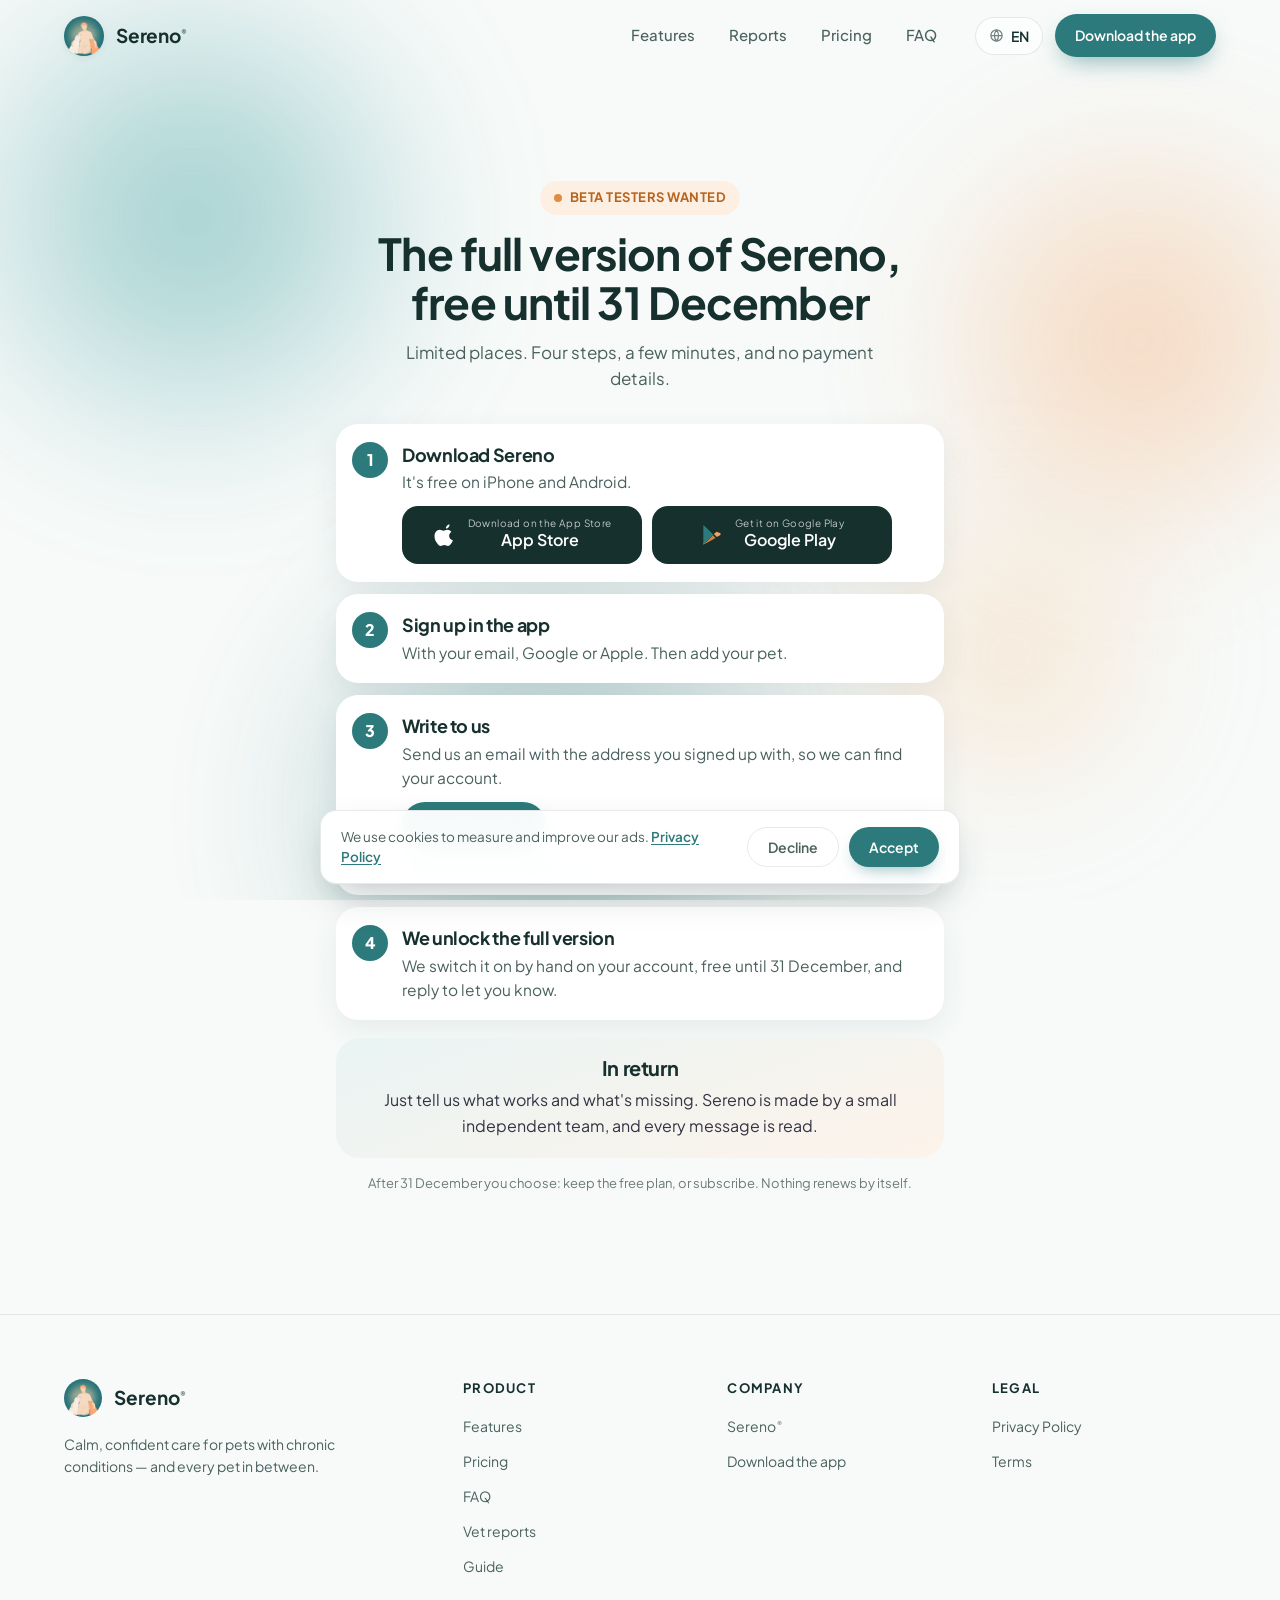
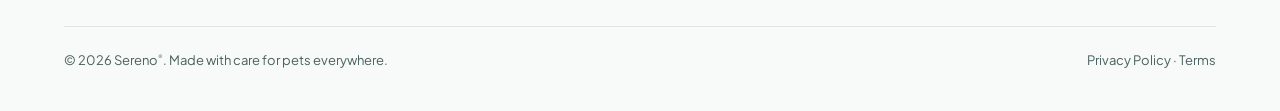
==== commit 8379bb74: "Keep the beta page tidy on small phones Store buttons stay inside their card, and the Google Play la" ====
--- a/beta.html
+++ b/beta.html
@@ -26,10 +26,22 @@
   .bt-n{flex:0 0 36px;height:36px;border-radius:50%;background:#2c7a7b;color:#fff;font-weight:800;display:flex;align-items:center;justify-content:center;font-size:16px}
   .bt-steps h3{font-size:18px;margin:4px 0 6px}
   .bt-steps p{margin:0;color:#4a615e;line-height:1.55;font-size:15.5px}
-  .bt-steps .stores{margin-top:12px;justify-content:flex-start}
+  .bt-steps li>div{flex:1;min-width:0}
+  .bt-steps .stores{margin-top:12px;justify-content:flex-start;gap:10px}
+  /* i pulsanti degli store restano dentro la scheda anche sui telefoni piccoli */
+  .bt-steps .store{width:100%;max-width:240px}
+  @media (max-width:720px){ .bt-hero{padding-top:44px} }
+  /* telefoni piccoli (320-360 px): schede piu' strette, indirizzo e pulsanti su una riga */
+  @media (max-width:360px){
+    .bt-steps li{padding:16px 12px;gap:10px}
+    .bt-n{flex-basis:30px;height:30px;font-size:14px}
+    .bt-steps .store{padding:11px 12px;gap:8px}
+    .bt-steps .store small{font-size:8.5px;white-space:nowrap}
+    .bt-addr{font-size:12.5px}
+  }
   .bt-mail{display:inline-flex;align-items:center;gap:8px;margin-top:12px;background:#2c7a7b;color:#fff;text-decoration:none;font-weight:700;font-size:15px;border-radius:999px;padding:12px 20px;box-shadow:0 10px 22px -10px rgba(44,122,123,.7)}
   .bt-mail svg{width:18px;height:18px}
-  .bt-addr{display:block;margin-top:8px;font-size:14px;color:#2c7a7b;font-weight:600;word-break:break-all}
+  .bt-addr{display:block;margin-top:8px;font-size:14px;color:#2c7a7b;font-weight:600;overflow-wrap:anywhere}
   .bt-return{background:linear-gradient(160deg,#e9f4f4,#fdf3ea);border-radius:24px;padding:20px 18px;text-align:center;margin:6px 0 16px}
   .bt-return h2{font-size:20px;margin:0 0 8px}
   .bt-return p{margin:0;color:#334;line-height:1.6}
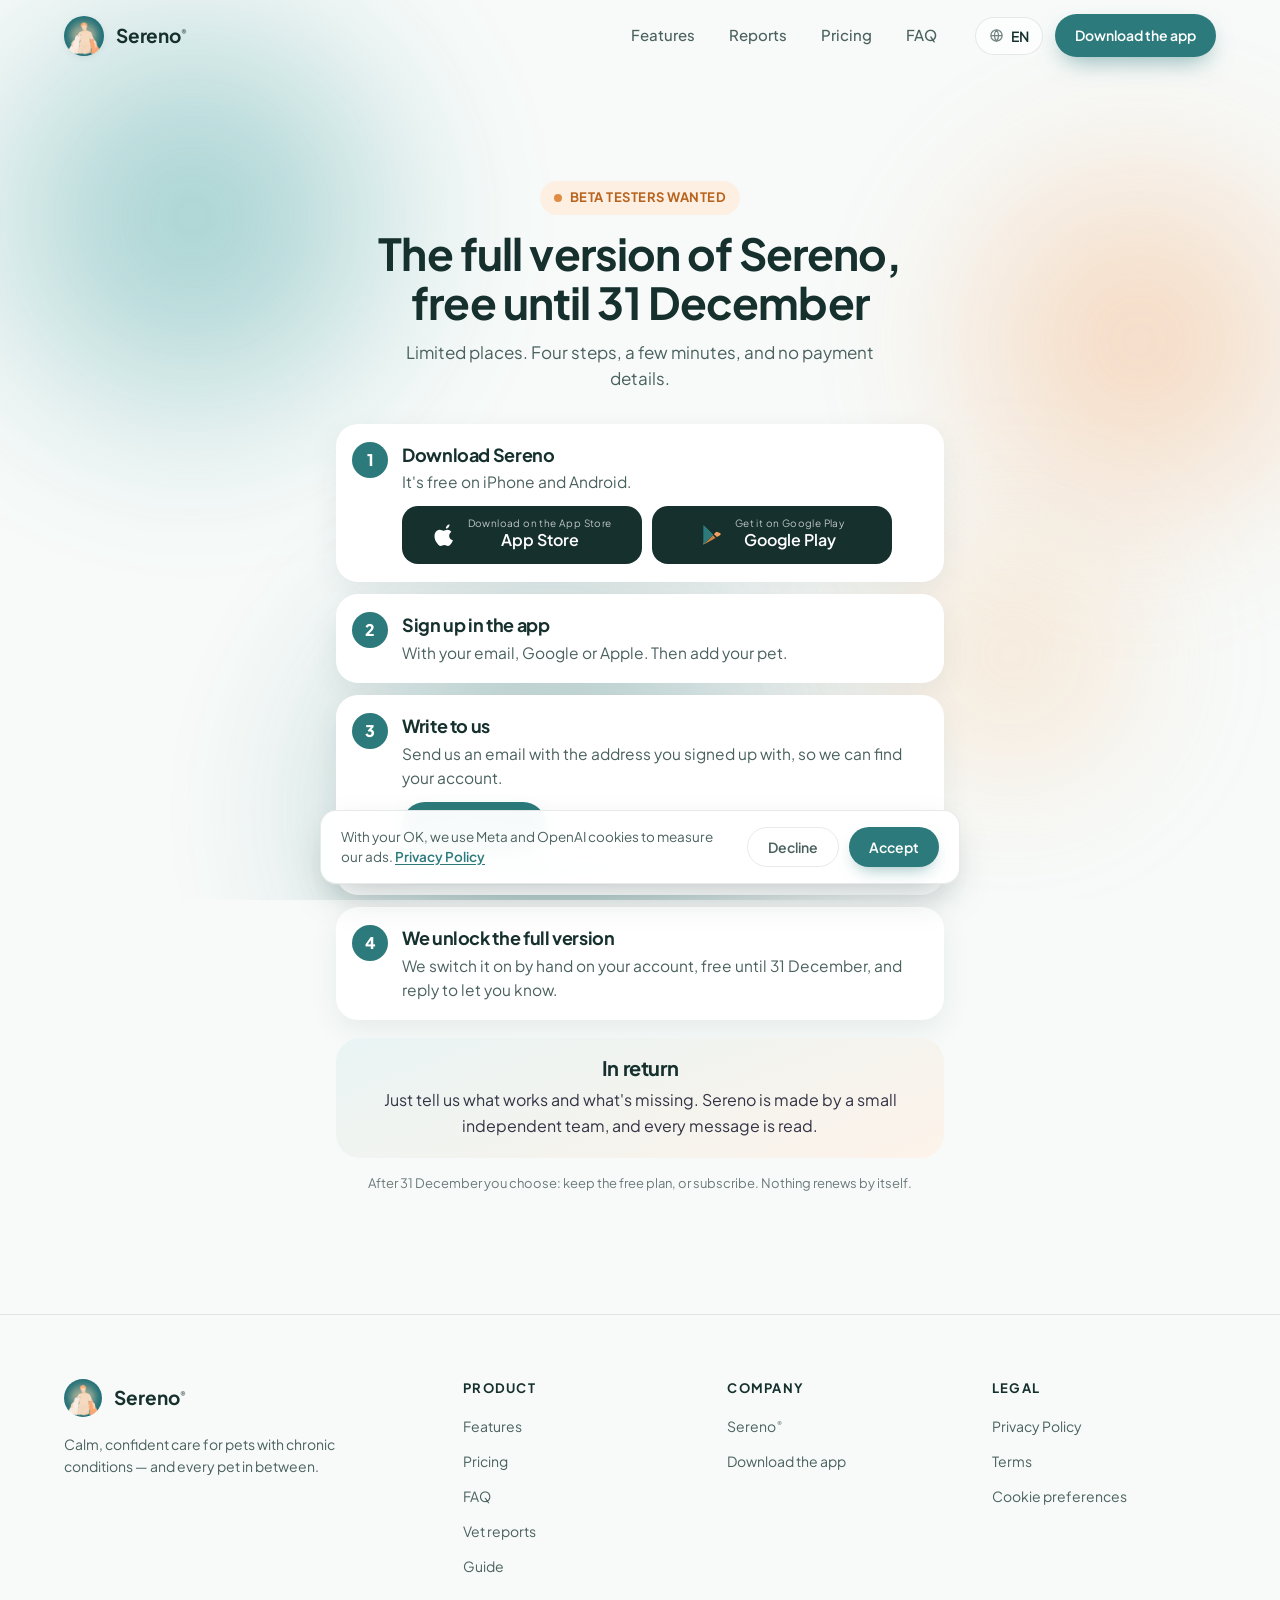
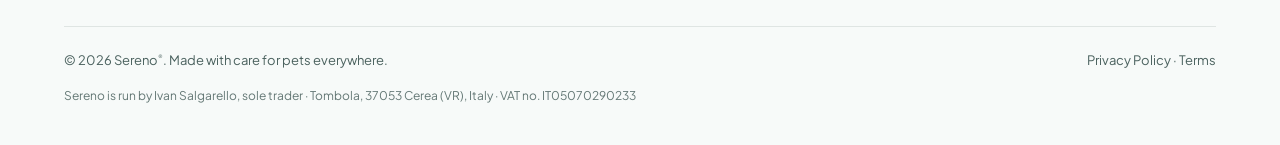
==== commit a65b3abb: "Update legal pages and add business details to the footer - Footer (home and /beta): sole trader nam" ====
--- a/beta.html
+++ b/beta.html
@@ -9,10 +9,8 @@
 <meta property="og:description" content="Limited places. Sign up in the app, write to us, and we'll unlock the full version free until 31 December.">
 <meta property="og:url" content="https://www.serenopet.com/beta">
 <meta property="og:type" content="website">
-<link rel="preconnect" href="https://fonts.googleapis.com">
-<link rel="preconnect" href="https://fonts.gstatic.com" crossorigin>
-<link href="https://fonts.googleapis.com/css2?family=Plus+Jakarta+Sans:ital,wght@0,300;0,400;0,500;0,600;0,700;0,800;1,500;1,600;1,700&display=swap" rel="stylesheet">
-<link rel="stylesheet" href="css/styles.css?v=74">
+<link rel="stylesheet" href="/css/fonts.css">
+<link rel="stylesheet" href="css/styles.css?v=75">
 <style>
   /* Pagina dei beta tester: stili solo di questa pagina */
   .bt-wrap{max-width:640px;margin:0 auto;padding:0 16px}
@@ -46,6 +44,7 @@
   .bt-return h2{font-size:20px;margin:0 0 8px}
   .bt-return p{margin:0;color:#334;line-height:1.6}
   .bt-note{font-size:13px;color:#6b7a7a;text-align:center;line-height:1.5;margin:4px 0 40px}
+.foot-id{flex-basis:100%;font-size:12px;opacity:.85}
 </style>
 </head>
 <body>
@@ -191,18 +190,20 @@
       <ul>
         <li><a href="/privacy" data-i18n="footer.privacy">Privacy Policy</a></li>
         <li><a href="/terms" data-i18n="footer.terms">Terms</a></li>
+        <li><a href="#" data-cookie-prefs data-i18n="footer.cookies">Cookie preferences</a></li>
       </ul>
     </div>
   </div>
   <div class="foot-bottom">
     <span data-i18n="footer.rights"></span>
     <span class="foot-legal-links"><a href="/privacy" data-i18n="footer.privacy">Privacy Policy</a> · <a href="/terms" data-i18n="footer.terms">Terms</a></span>
+    <span class="foot-id" data-i18n="footer.company_id">Sereno is run by Ivan Salgarello, sole trader · Tombola, 37053 Cerea (VR), Italy · VAT no. IT05070290233</span>
   </div>
 </footer>
 
 </main>
 
-<script src="js/i18n.js?v=29"></script>
+<script src="js/i18n.js?v=30"></script>
 <script>
 /* Testi di questa pagina, aggiunti al dizionario condiviso prima di main.js:
    cosi' il cambio lingua del sito li traduce come tutti gli altri. */
@@ -332,7 +333,7 @@
 </style>
 
 <div id="cookie-banner" role="dialog" aria-live="polite" aria-label="Cookie consent">
-  <p class="cc-text"><span id="cc-msg">We use cookies to measure and improve our ads.</span> <a href="/privacy" id="cc-privacy">Privacy Policy</a></p>
+  <p class="cc-text"><span id="cc-msg">With your OK, we use Meta and OpenAI cookies to measure our ads.</span> <a href="/privacy" id="cc-privacy">Privacy Policy</a></p>
   <div class="cc-actions">
     <button type="button" class="cc-decline" id="cc-decline">Decline</button>
     <button type="button" class="cc-accept" id="cc-accept">Accept</button>
@@ -350,9 +351,9 @@
   var PAGE = { content_name: 'beta_free_until_dec31' };
 
   var CC_TEXT = {
-    en: { msg:'We use cookies to measure and improve our ads.', privacy:'Privacy Policy', decline:'Decline', accept:'Accept' },
-    it: { msg:'Usiamo i cookie per misurare e migliorare le nostre inserzioni.', privacy:'Informativa privacy', decline:'Rifiuta', accept:'Accetta' },
-    es: { msg:'Usamos cookies para medir y mejorar nuestros anuncios.', privacy:'Política de privacidad', decline:'Rechazar', accept:'Aceptar' }
+    en: { msg:'With your OK, we use Meta and OpenAI cookies to measure our ads.', privacy:'Privacy Policy', decline:'Decline', accept:'Accept' },
+    it: { msg:'Con il tuo ok, usiamo i cookie di Meta e OpenAI per misurare le nostre inserzioni.', privacy:'Informativa privacy', decline:'Rifiuta', accept:'Accetta' },
+    es: { msg:'Con tu permiso, usamos cookies de Meta y OpenAI para medir nuestros anuncios.', privacy:'Política de privacidad', decline:'Rechazar', accept:'Aceptar' }
   };
   function localizeBanner(){
     var l = (document.documentElement.lang || 'en').slice(0,2);
@@ -407,6 +408,17 @@
     if(b) b.classList.remove('show');
   }
 
+
+  /* "Cookie preferences" in the footer: forget the choice and reload,
+     so the banner comes back and no pixel stays loaded on the page */
+  document.addEventListener("click", function(e){
+    var a = e.target.closest && e.target.closest("[data-cookie-prefs]");
+    if(!a) return;
+    e.preventDefault();
+    try{ localStorage.removeItem(STORE_KEY); }catch(err){}
+    location.reload();
+  }, true);
+
   var choice = null;
   try{ choice = localStorage.getItem(STORE_KEY); }catch(e){}
 
--- a/css/fonts.css
+++ b/css/fonts.css
@@ -0,0 +1,5 @@
+/* Plus Jakarta Sans (SIL Open Font License), served from our own domain so no visitor data goes to Google Fonts */
+@font-face{font-family:"Plus Jakarta Sans";font-style:normal;font-weight:200 800;font-display:swap;src:url(/fonts/pjs-latin-ext-normal.woff2) format("woff2");unicode-range:U+0100-02BA,U+02BD-02C5,U+02C7-02CC,U+02CE-02D7,U+02DD-02FF,U+0304,U+0308,U+0329,U+1D00-1DBF,U+1E00-1E9F,U+1EF2-1EFF,U+2020,U+20A0-20AB,U+20AD-20C0,U+2113,U+2C60-2C7F,U+A720-A7FF}
+@font-face{font-family:"Plus Jakarta Sans";font-style:normal;font-weight:200 800;font-display:swap;src:url(/fonts/pjs-latin-normal.woff2) format("woff2");unicode-range:U+0000-00FF,U+0131,U+0152-0153,U+02BB-02BC,U+02C6,U+02DA,U+02DC,U+0304,U+0308,U+0329,U+2000-206F,U+20AC,U+2122,U+2191,U+2193,U+2212,U+2215,U+FEFF,U+FFFD}
+@font-face{font-family:"Plus Jakarta Sans";font-style:italic;font-weight:200 800;font-display:swap;src:url(/fonts/pjs-latin-ext-italic.woff2) format("woff2");unicode-range:U+0100-02BA,U+02BD-02C5,U+02C7-02CC,U+02CE-02D7,U+02DD-02FF,U+0304,U+0308,U+0329,U+1D00-1DBF,U+1E00-1E9F,U+1EF2-1EFF,U+2020,U+20A0-20AB,U+20AD-20C0,U+2113,U+2C60-2C7F,U+A720-A7FF}
+@font-face{font-family:"Plus Jakarta Sans";font-style:italic;font-weight:200 800;font-display:swap;src:url(/fonts/pjs-latin-italic.woff2) format("woff2");unicode-range:U+0000-00FF,U+0131,U+0152-0153,U+02BB-02BC,U+02C6,U+02DA,U+02DC,U+0304,U+0308,U+0329,U+2000-206F,U+20AC,U+2122,U+2191,U+2193,U+2212,U+2215,U+FEFF,U+FFFD}
--- a/css/styles.css
+++ b/css/styles.css
@@ -68,7 +68,7 @@
 
 /* static film grain on top */
 .grain{position:fixed;inset:0;z-index:-1;pointer-events:none;opacity:.32;
-  background-image:url("assets/grain.svg");background-size:180px 180px}
+  /* la texture assets/grain.svg non si e' mai caricata (percorso relativo a css/): tolta per non chiedere un file inesistente, l'aspetto resta identico */}
 
 /* ---------- Layout ---------- */
 .wrap{max-width:var(--maxw);margin:0 auto;padding-left:var(--pad);padding-right:var(--pad)}
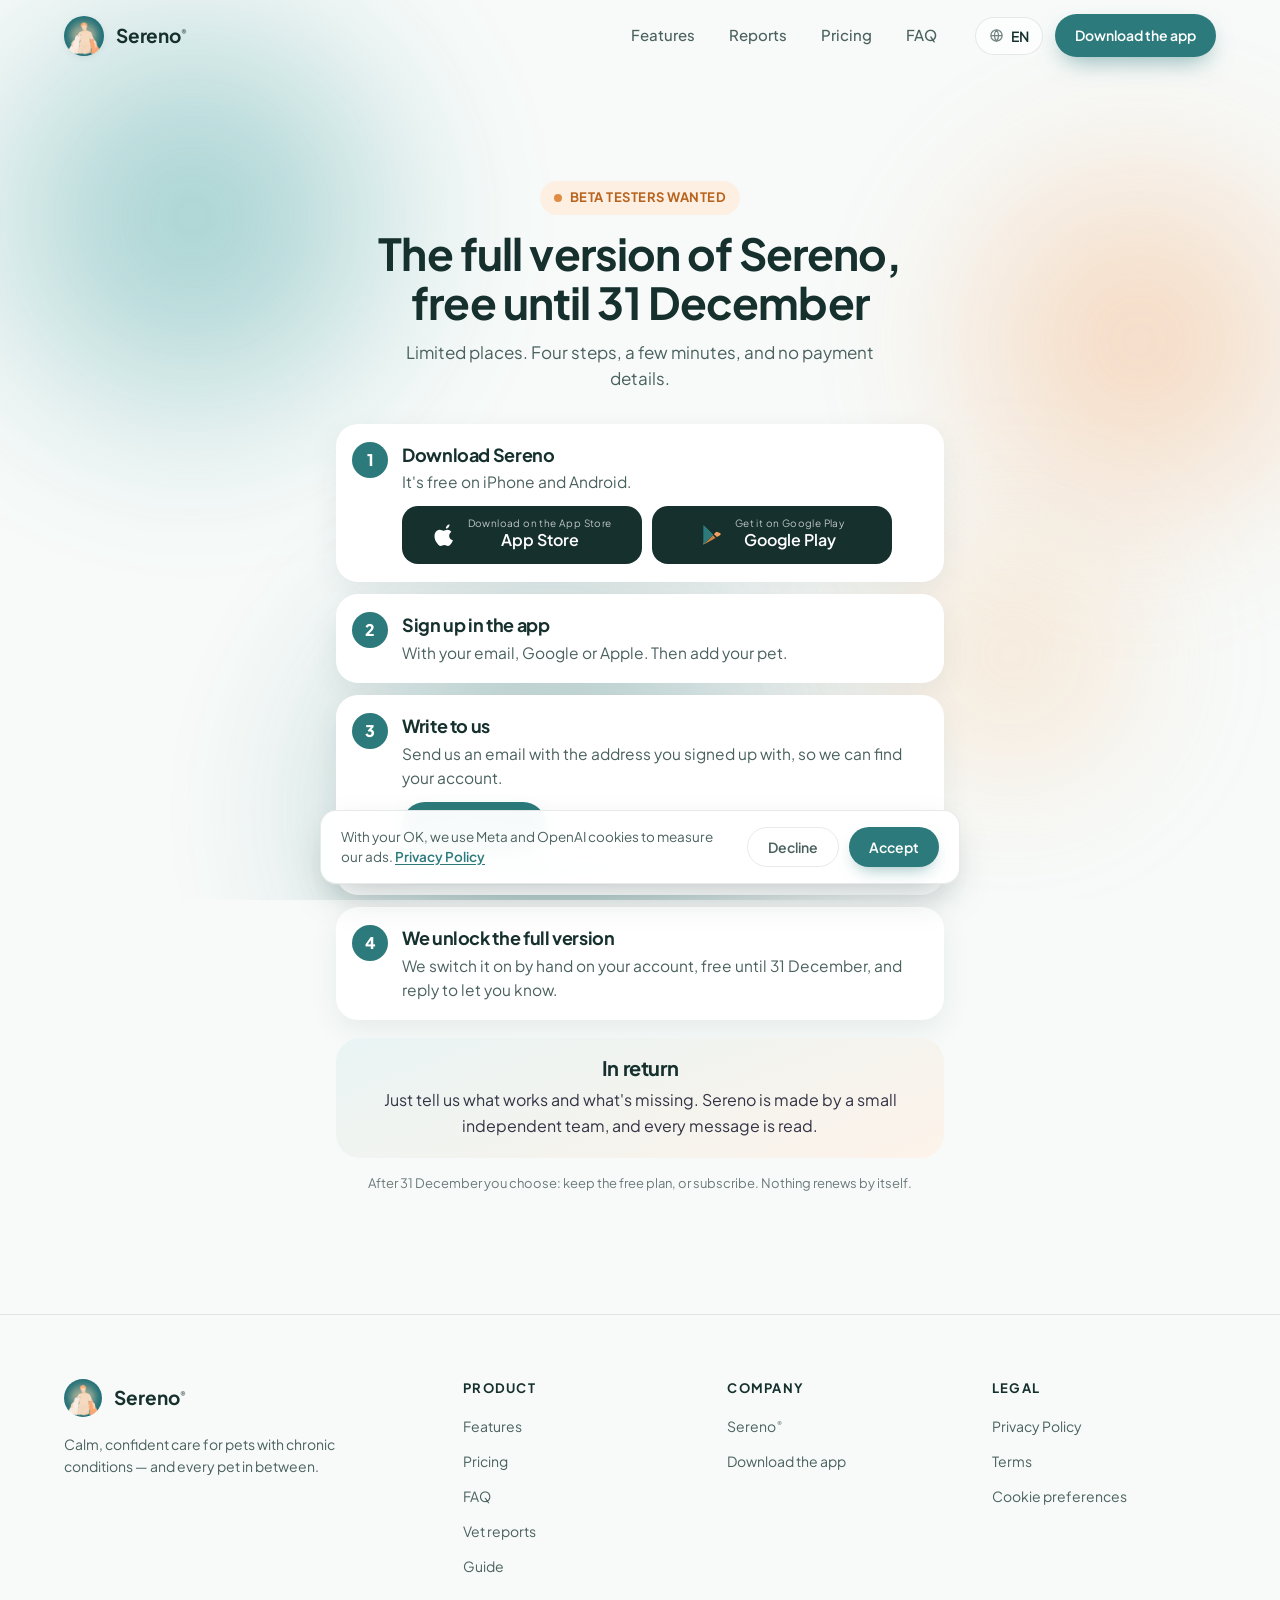
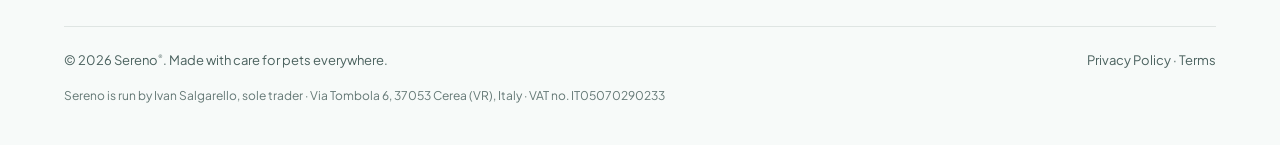
==== commit d51241ea: "Show the full street address in the footer and legal pages Co-Authored-By: Claude Opus 5.5 <noreply@" ====
--- a/beta.html
+++ b/beta.html
@@ -197,13 +197,13 @@
   <div class="foot-bottom">
     <span data-i18n="footer.rights"></span>
     <span class="foot-legal-links"><a href="/privacy" data-i18n="footer.privacy">Privacy Policy</a> · <a href="/terms" data-i18n="footer.terms">Terms</a></span>
-    <span class="foot-id" data-i18n="footer.company_id">Sereno is run by Ivan Salgarello, sole trader · Tombola, 37053 Cerea (VR), Italy · VAT no. IT05070290233</span>
+    <span class="foot-id" data-i18n="footer.company_id">Sereno is run by Ivan Salgarello, sole trader · Via Tombola 6, 37053 Cerea (VR), Italy · VAT no. IT05070290233</span>
   </div>
 </footer>
 
 </main>
 
-<script src="js/i18n.js?v=30"></script>
+<script src="js/i18n.js?v=31"></script>
 <script>
 /* Testi di questa pagina, aggiunti al dizionario condiviso prima di main.js:
    cosi' il cambio lingua del sito li traduce come tutti gli altri. */
